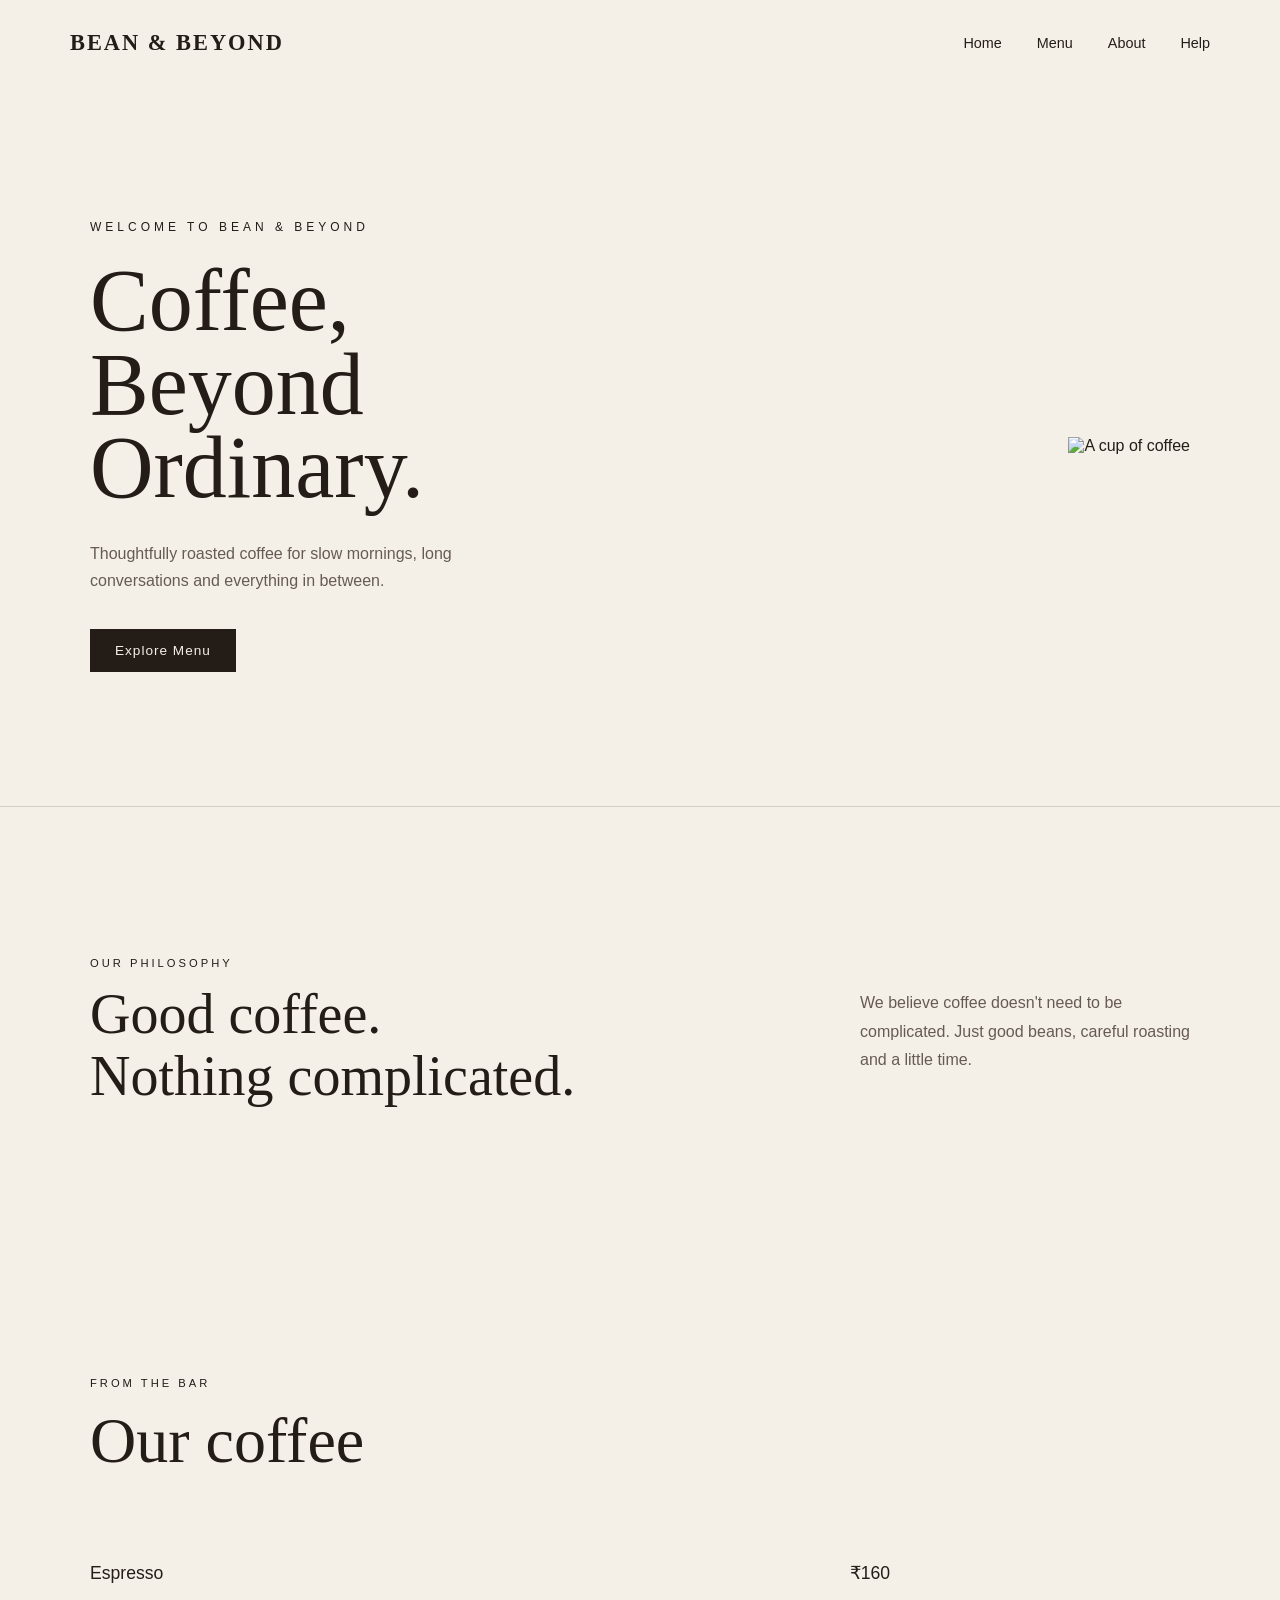
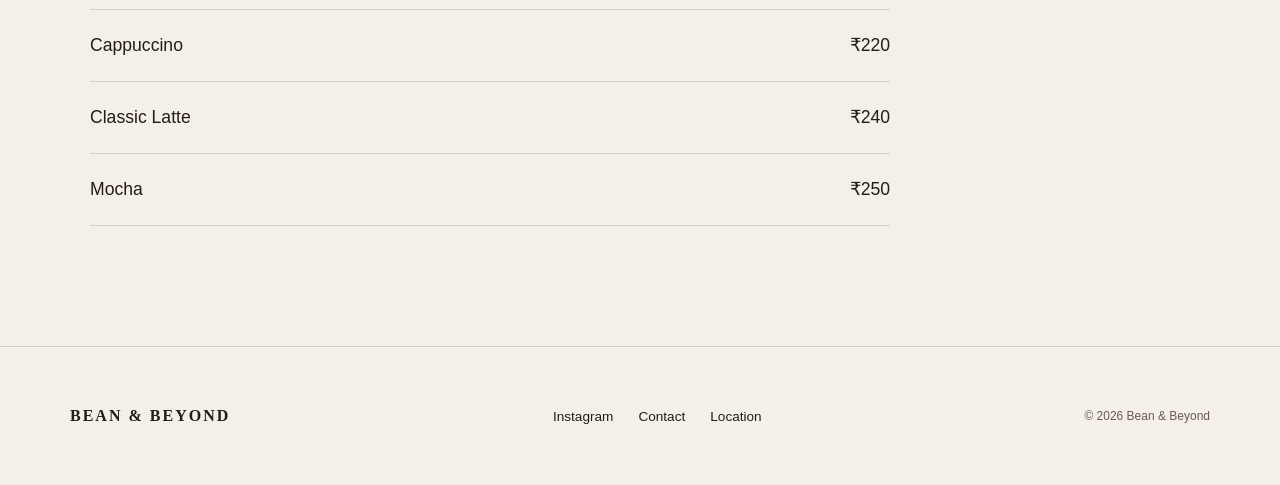
==== index.html @ 7967895f "create website" ====
<!DOCTYPE html>
<html lang="en">

<head>
    <meta charset="UTF-8">
    <meta name="viewport" content="width=device-width, initial-scale=1.0">

    <title>Bean & Beyond</title>

    <link rel="stylesheet" href="style.css">
</head>

<body>

    <!-- Navigation -->
    <nav>
        <div class="logo">BEAN & BEYOND</div>

        <div class="nav-links">
            <a href="#">Home</a>
            <a href="#">Menu</a>
            <a href="#">About</a>
            <a href="#">Help</a>
        </div>
    </nav>


    <!-- Hero Section -->
    <main>
        <section class="hero">

            <div class="hero-text">

                <p class="intro">WELCOME TO BEAN & BEYOND</p>

                <h1>
                    Coffee,<br>
                    Beyond Ordinary.
                </h1>

                <p class="description">
                    Thoughtfully roasted coffee for slow mornings,
                    long conversations and everything in between.
                </p>

                <a href="#" class="menu-button">Explore Menu</a>

            </div>


            <div class="hero-image">
                <img src=https://tse2.mm.bing.net/th/id/OIP.z4hQYU-XNT4ocIjvFWxBPgHaJQ?r=0&w=576&h=720&rs=1&pid=ImgDetMain&o=7&rm=3" alt="A cup of coffee">
            </div>

        </section>
    </main>


    <!-- About Section -->
    <section class="about">

        <div class="about-heading">
            <p>OUR PHILOSOPHY</p>
            <h2>Good coffee.<br>Nothing complicated.</h2>
        </div>

        <div class="about-text">
            <p>
                We believe coffee doesn't need to be complicated.
                Just good beans, careful roasting and a little time.
            </p>
        </div>

    </section>


    <!-- Menu Section -->
    <section class="menu">

        <p class="section-label">FROM THE BAR</p>

        <h2>Our coffee</h2>

        <div class="menu-list">

            <div class="menu-item">
                <span>Espresso</span>
                <span>₹160</span>
            </div>

            <div class="menu-item">
                <span>Cappuccino</span>
                <span>₹220</span>
            </div>

            <div class="menu-item">
                <span>Classic Latte</span>
                <span>₹240</span>
            </div>

            <div class="menu-item">
                <span>Mocha</span>
                <span>₹250</span>
            </div>

        </div>

    </section>


    <!-- Footer -->
    <footer>

        <div class="footer-logo">
            BEAN & BEYOND
        </div>

        <div class="footer-links">
            <a href="#">Instagram</a>
            <a href="#">Contact</a>
            <a href="#">Location</a>
        </div>

        <p>© 2026 Bean & Beyond</p>

    </footer>

</body>

</html>
---- style.css ----
* {
    margin: 0;
    padding: 0;
    box-sizing: border-box;
}


 

body {
    background-color: #f4f0e8;
    color: #241c17;
    font-family: Arial, sans-serif;
}

 

nav {
    display: flex;
    justify-content: space-between;
    align-items: center;

    padding: 30px 70px;
}

.logo {
    font-family: Georgia, serif;
    font-size: 1.4rem;
    font-weight: bold;
    letter-spacing: 2px;
}

.nav-links {
    display: flex;
    gap: 35px;
}

.nav-links a {
    color: #241c17;
    text-decoration: none;
    font-size: 0.9rem;
}

.nav-links a:hover {
    opacity: 0.5;
}


 

.hero {
    min-height: 80vh;

    display: flex;
    align-items: center;
    justify-content: space-between;

    padding: 50px 90px;
}

.hero-text {
    max-width: 600px;
}

.intro {
    font-size: 0.75rem;
    letter-spacing: 4px;
    margin-bottom: 25px;
}

.hero h1 {
    font-family: Georgia, serif;
    font-size: 5.5rem;
    font-weight: normal;
    line-height: 0.95;

    margin-bottom: 30px;
}

.description {
    max-width: 400px;

    color: #665b54;

    font-size: 1rem;
    line-height: 1.7;

    margin-bottom: 35px;
}


 

.menu-button {
    display: inline-block;

    padding: 14px 25px;

    background-color: #241c17;
    color: #f4f0e8;

    text-decoration: none;

    font-size: 0.85rem;
    letter-spacing: 1px;
}

.menu-button:hover {
    background-color: #4a382d;
}


 

.hero-image img {
    width: 420px;
    height: 560px;

    object-fit: cover;
}

 

.about {
    display: flex;
    justify-content: space-between;

    padding: 150px 90px;

    border-top: 1px solid #d6cec3;
}

.about-heading {
    width: 50%;
}

.about-heading p {
    font-size: 0.7rem;
    letter-spacing: 3px;
}

.about-heading h2 {
    font-family: Georgia, serif;
    font-size: 3.5rem;
    font-weight: normal;
    line-height: 1.1;

    margin-top: 15px;
}

.about-text {
    width: 30%;

    display: flex;
    align-items: center;
}

.about-text p {
    color: #665b54;
    line-height: 1.8;
}


 

.menu {
    padding: 120px 90px;
}

.section-label {
    font-size: 0.7rem;
    letter-spacing: 3px;
}

.menu h2 {
    font-family: Georgia, serif;
    font-size: 4rem;
    font-weight: normal;

    margin-top: 15px;
}

.menu-list {
    max-width: 800px;
    margin-top: 60px;
}

.menu-item {
    display: flex;
    justify-content: space-between;

    padding: 25px 0;

    border-bottom: 1px solid #d6cec3;

    font-size: 1.1rem;
}


 

footer {
    display: flex;
    justify-content: space-between;
    align-items: center;

    padding: 60px 70px;

    border-top: 1px solid #d6cec3;
}

.footer-logo {
    font-family: Georgia, serif;
    font-weight: bold;
    letter-spacing: 2px;
}

.footer-links {
    display: flex;
    gap: 25px;
}

.footer-links a {
    color: #241c17;
    text-decoration: none;
    font-size: 0.85rem;
}

footer p {
    color: #665b54;
    font-size: 0.75rem;
}
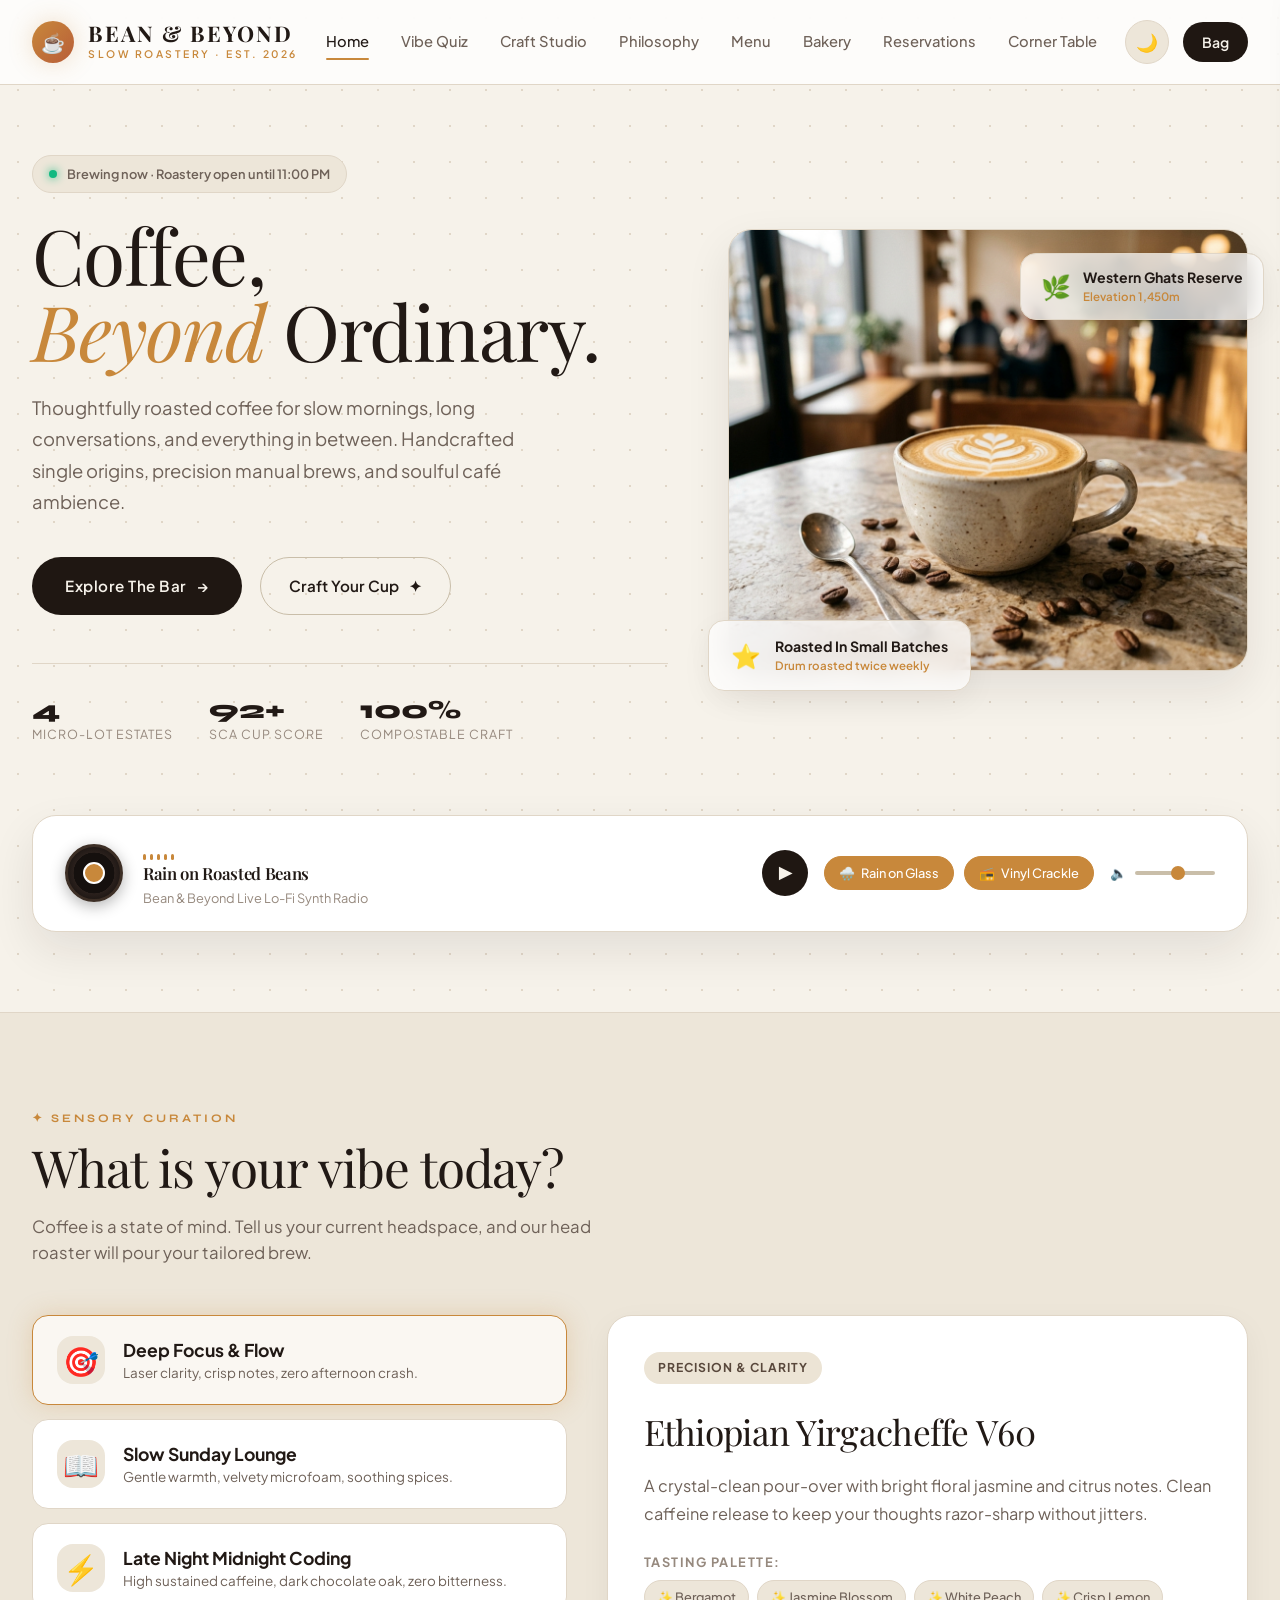
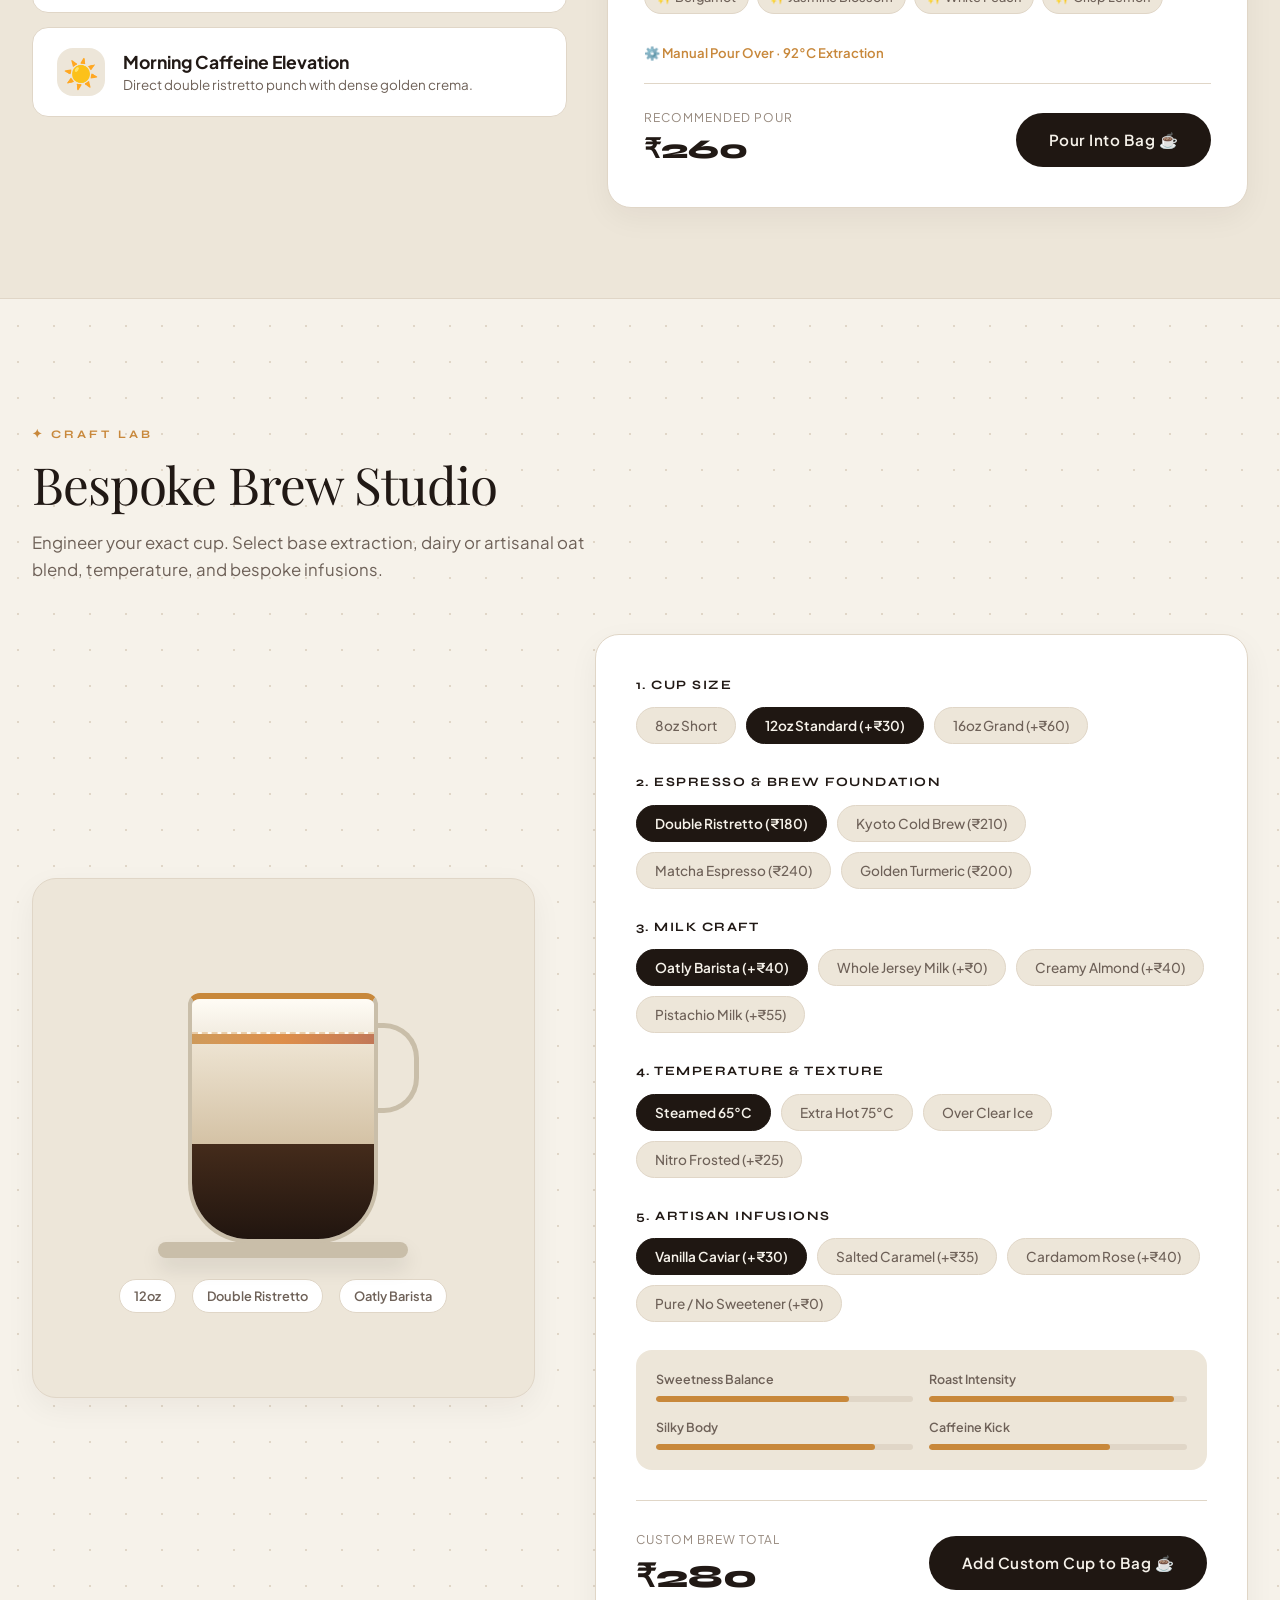
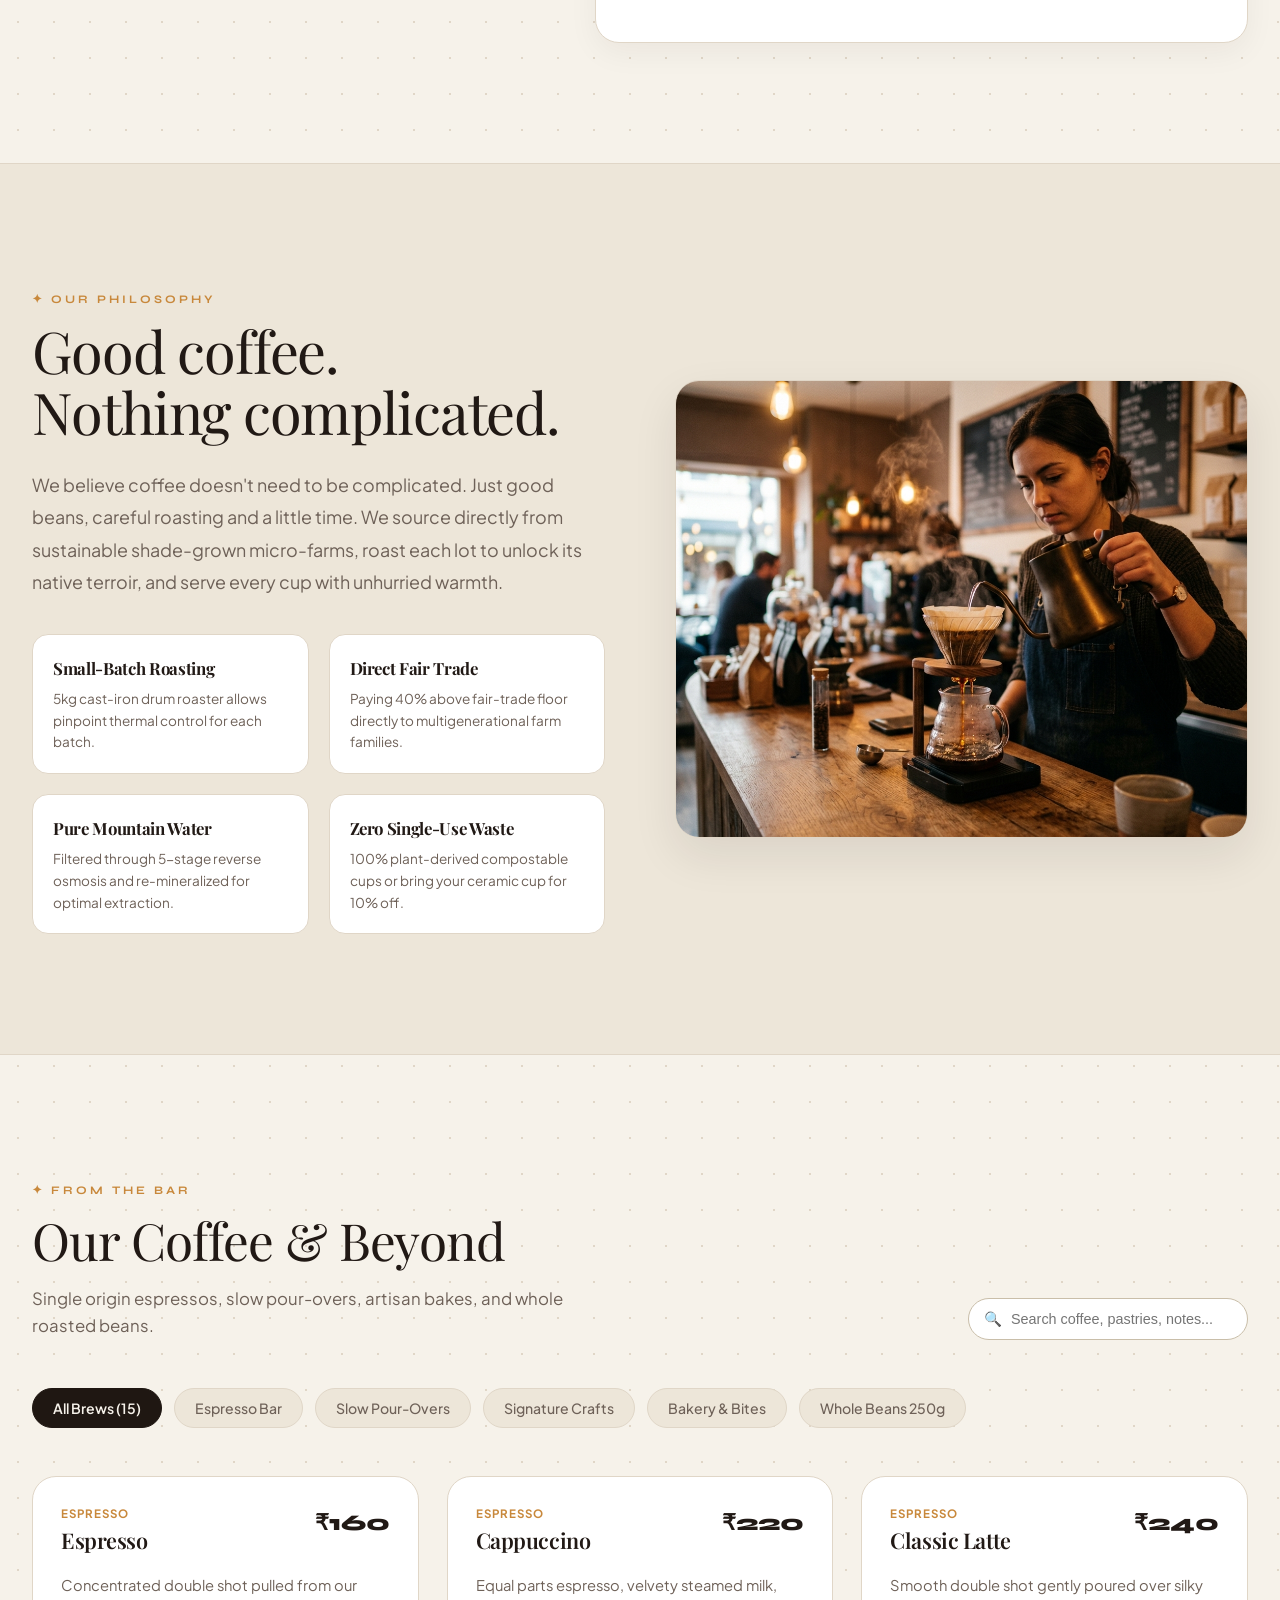
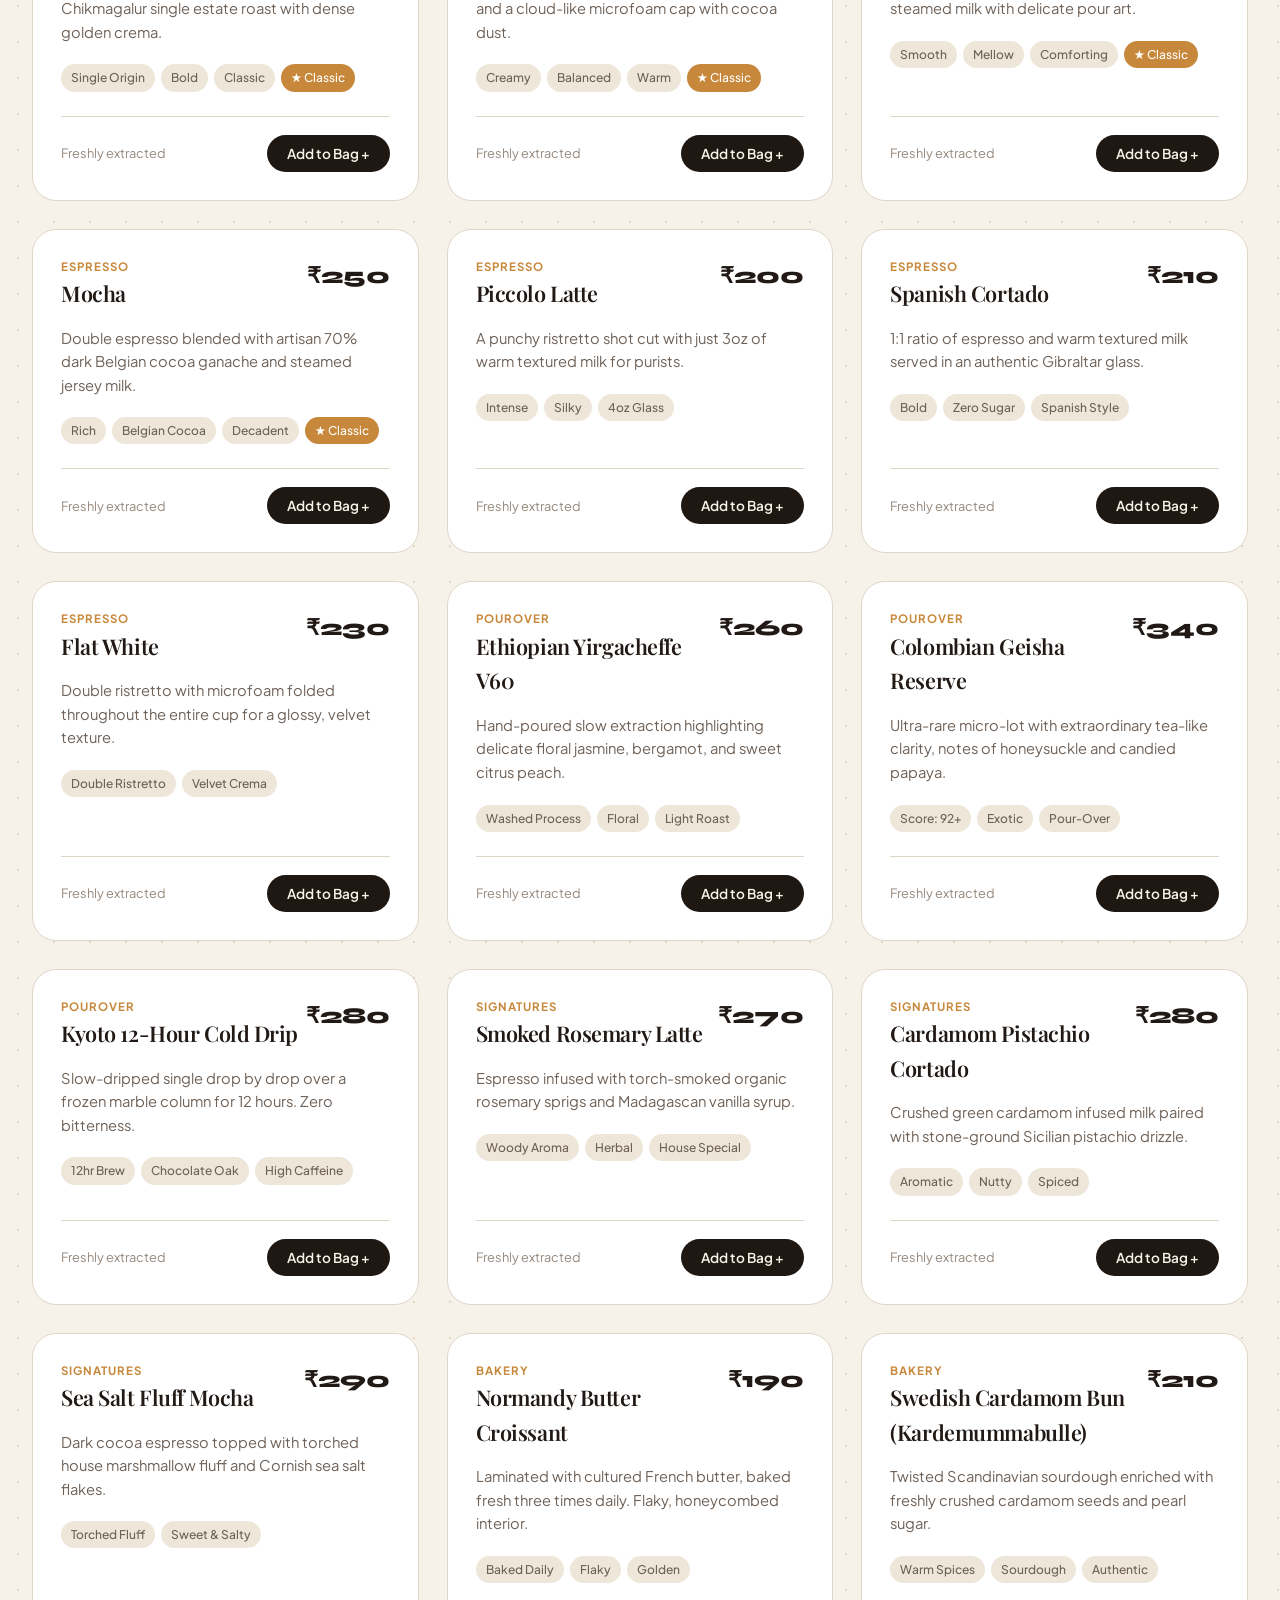
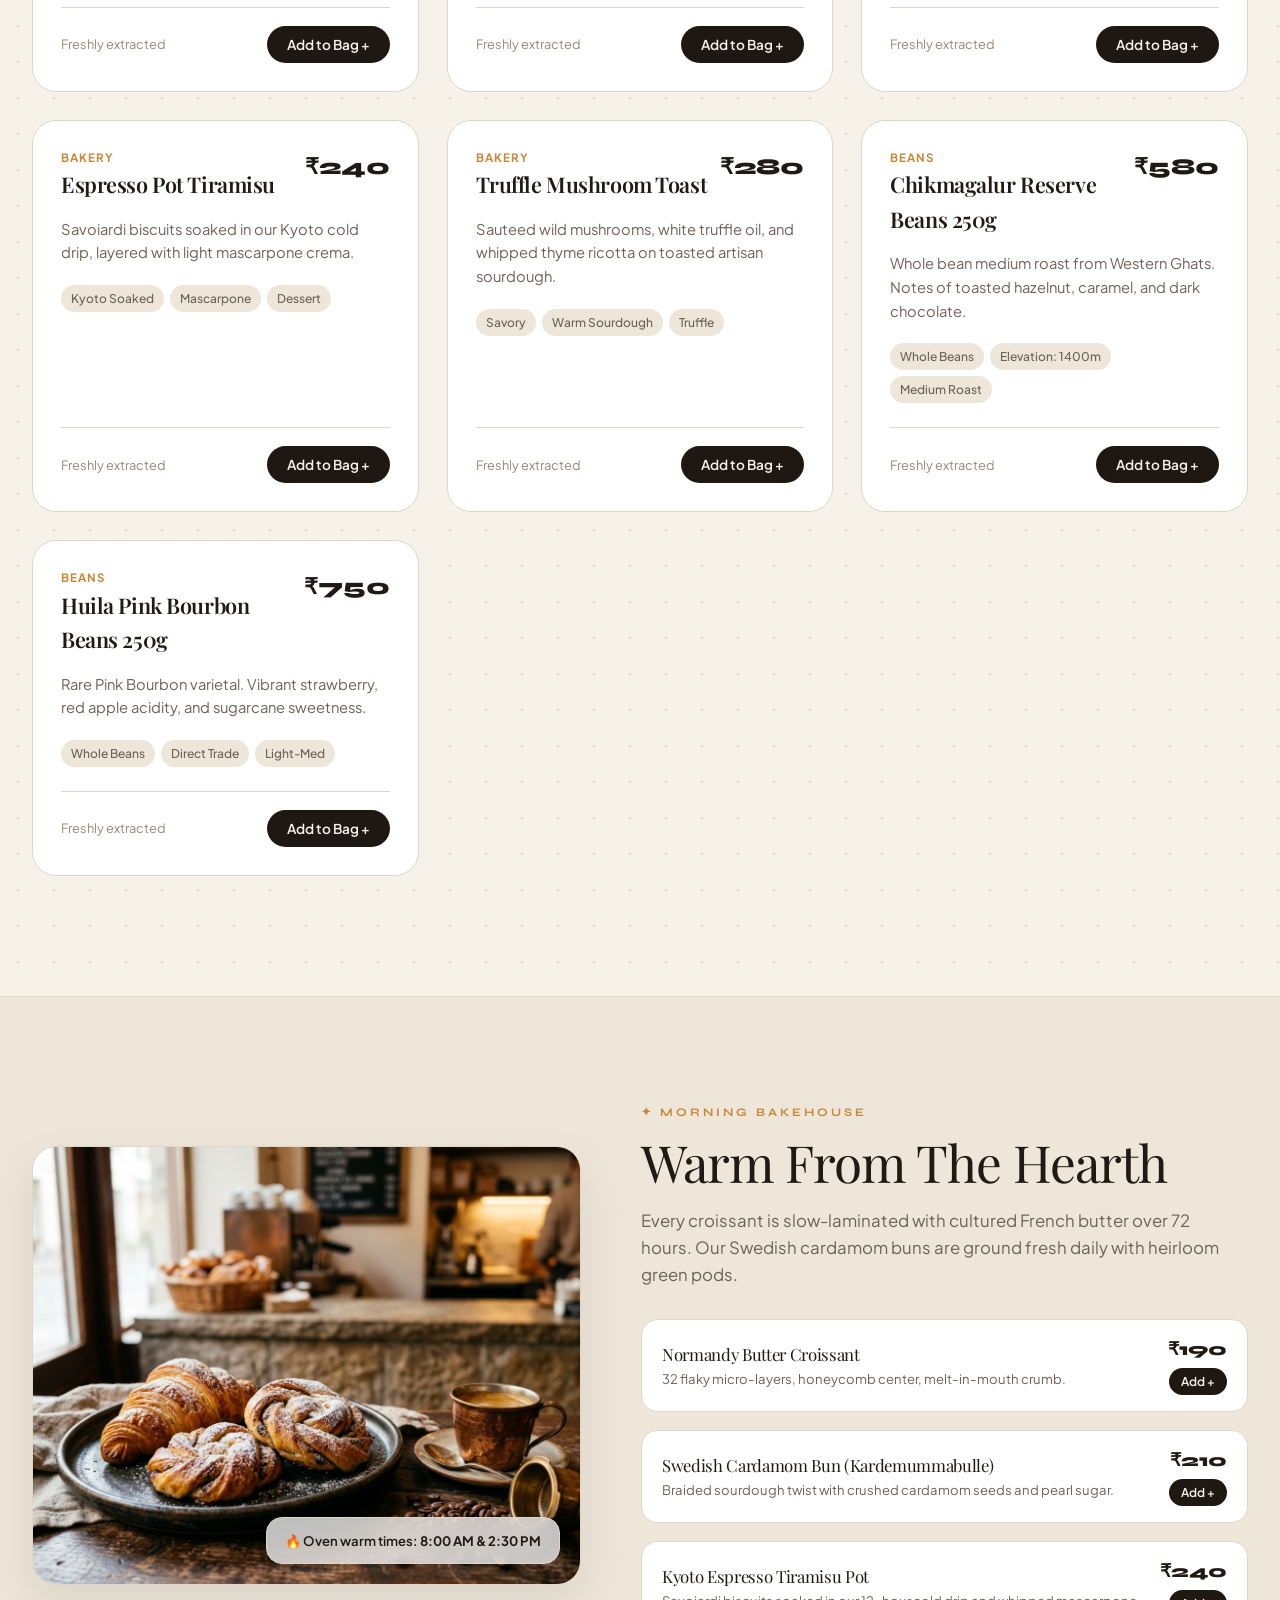
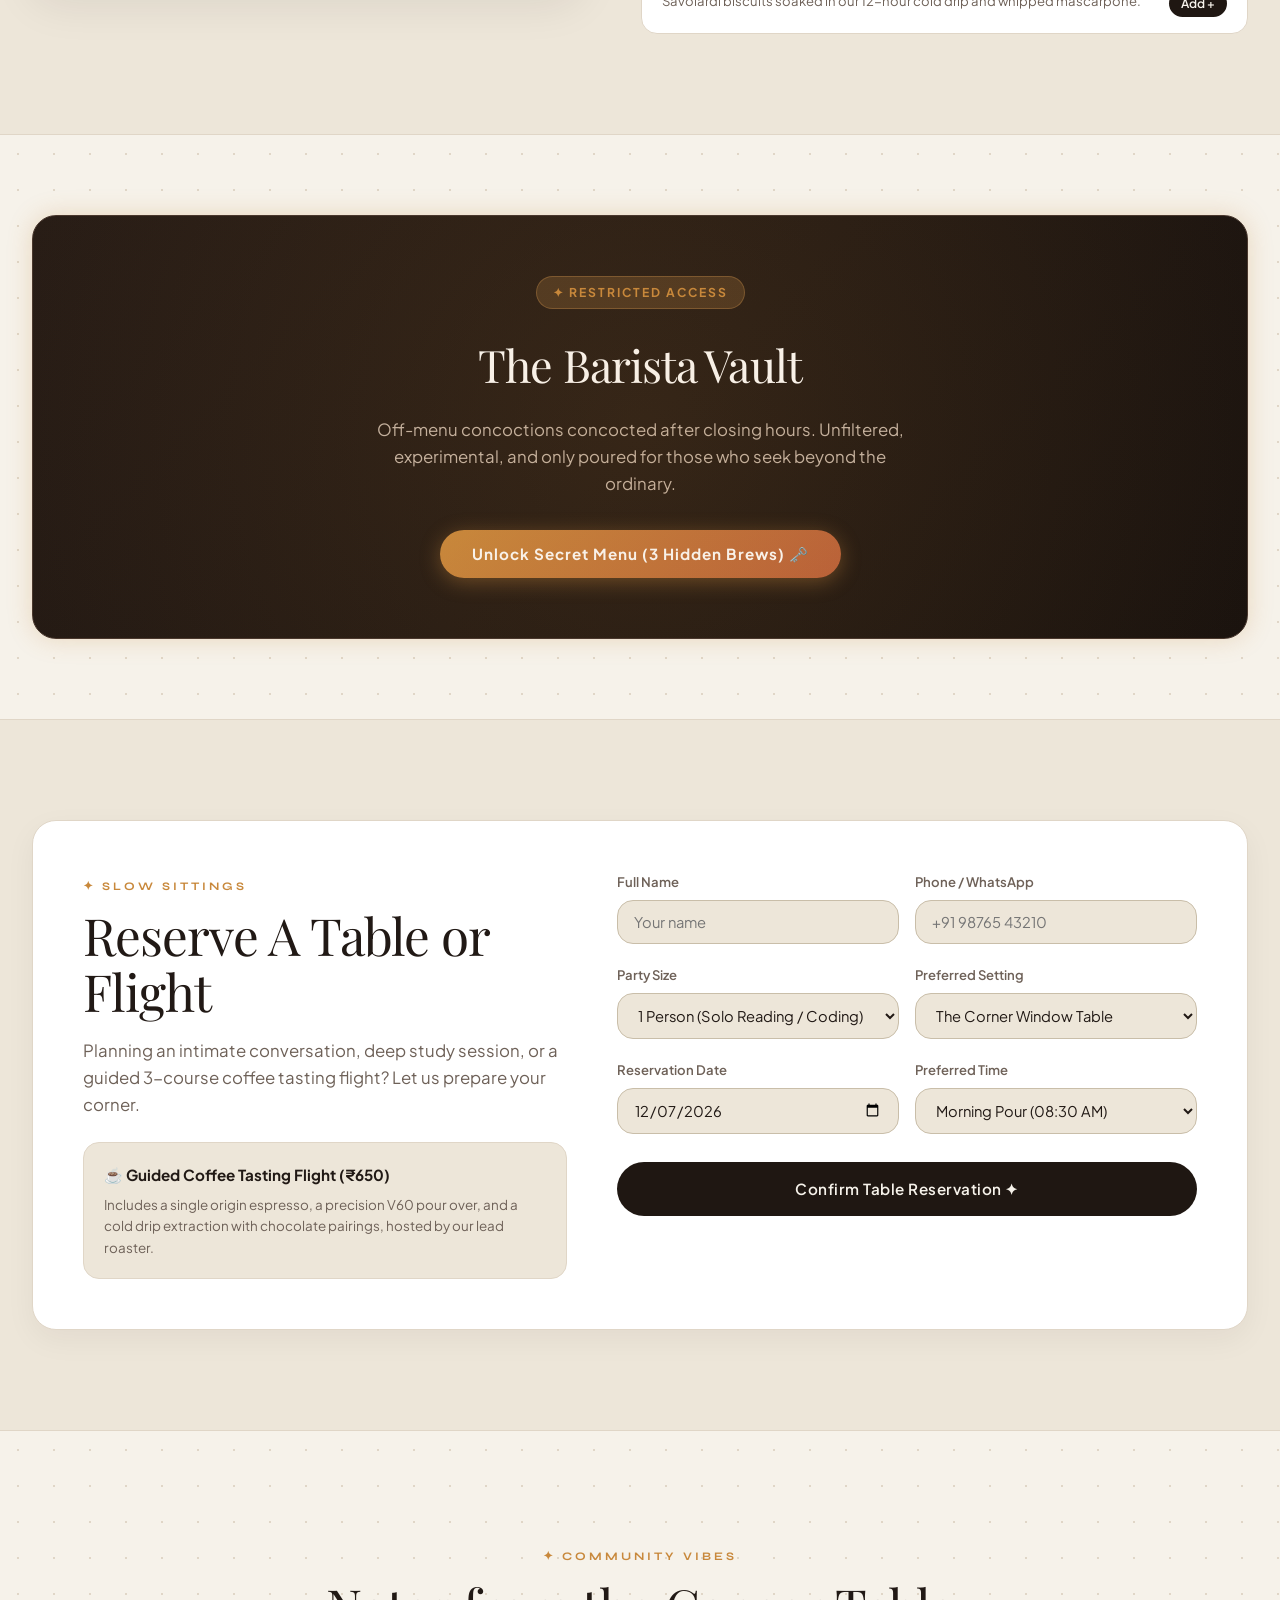
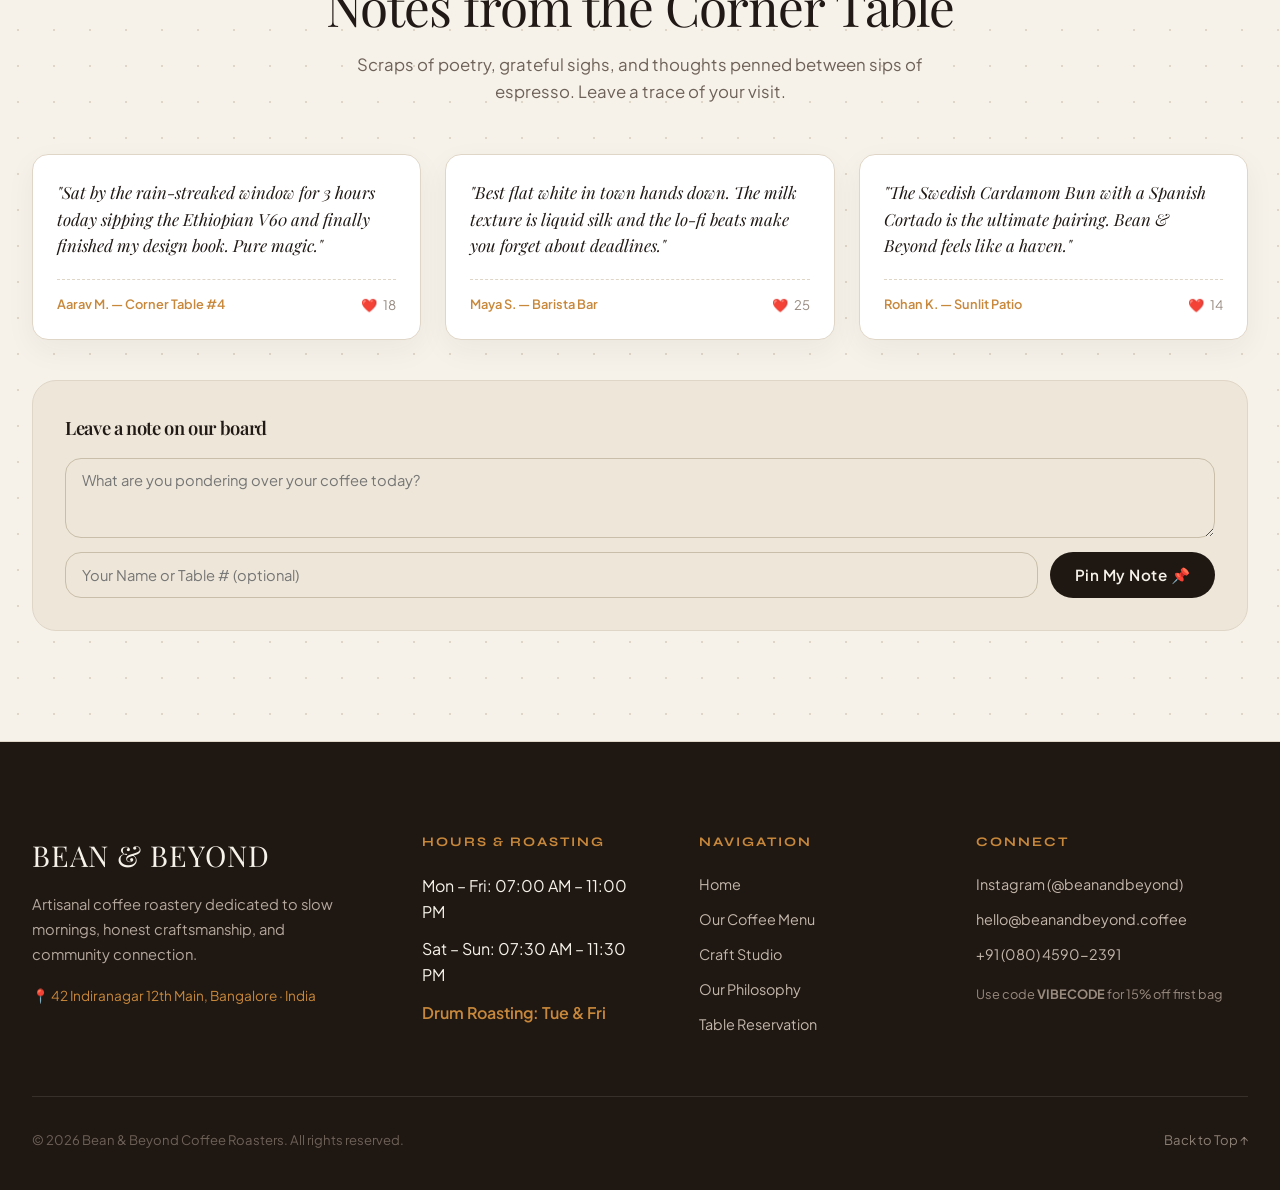
==== commit 879f9f2d: "feat: complete vibecoded coffeehouse platform with full-stack REST API, Barista KDS, and Web Audio s" ====
--- a/index.html
+++ b/index.html
@@ -1,130 +1,744 @@
- <!DOCTYPE html>
-<html lang="en">
-
+<!DOCTYPE html>
+<html lang="en" data-theme="light">
 <head>
     <meta charset="UTF-8">
     <meta name="viewport" content="width=device-width, initial-scale=1.0">
-
-    <title>Bean & Beyond</title>
-
+    <title>Bean & Beyond — Artisanal Specialty Coffeehouse & Slow Roastery</title>
+    <meta name="description" content="Thoughtfully roasted coffee for slow mornings, long conversations, and everything in between. Featuring an interactive brew studio, lo-fi café radio, and reserve origin roasts.">
     <link rel="stylesheet" href="style.css">
+    <link rel="icon" href="data:image/svg+xml,<svg xmlns=%22http://www.w3.org/2000/svg%22 viewBox=%220 0 100 100%22><text y=%22.9em%22 font-size=%2290%22>☕</text></svg>">
 </head>
-
 <body>
 
-    <!-- Navigation -->
-    <nav>
-        <div class="logo">BEAN & BEYOND</div>
-
-        <div class="nav-links">
-            <a href="#">Home</a>
-            <a href="#">Menu</a>
-            <a href="#">About</a>
-            <a href="#">Help</a>
+    <!-- STICKY TOP NAVIGATION -->
+    <header class="nav-wrapper">
+        <div class="container">
+            <nav>
+                <div class="logo-group" onclick="window.scrollTo({top: 0, behavior: 'smooth'})">
+                    <div class="logo-symbol" title="Click to reveal Secret Vault" onclick="event.stopPropagation(); openVaultModal();">☕</div>
+                    <div class="logo-text">
+                        <span class="logo-title">BEAN & BEYOND</span>
+                        <span class="logo-tagline">Slow Roastery · Est. 2026</span>
+                    </div>
+                </div>
+
+                <div class="nav-links">
+                    <a href="#hero" class="active">Home</a>
+                    <a href="#mood-matcher">Vibe Quiz</a>
+                    <a href="#brew-studio">Craft Studio</a>
+                    <a href="#philosophy">Philosophy</a>
+                    <a href="#menu">Menu</a>
+                    <a href="#bakery">Bakery</a>
+                    <a href="#reserve">Reservations</a>
+                    <a href="#guestbook">Corner Table</a>
+                </div>
+
+                <div class="nav-actions">
+                    <!-- Theme Mode Toggle -->
+                    <button class="theme-btn" id="themeToggleBtn" onclick="toggleTheme()" aria-label="Toggle Theme" title="Switch Theme">
+                        🌙
+                    </button>
+
+                    <!-- Cart Trigger -->
+                    <button class="cart-nav-btn" id="cartNavBtn" onclick="openCartDrawer()" aria-label="Shopping Bag">
+                        <span>Bag</span>
+                        <span class="cart-count" id="cartBadge" style="display: none;">0</span>
+                    </button>
+
+                    <!-- Mobile Menu Button -->
+                    <button class="mobile-toggle" onclick="openCartDrawer()" aria-label="Open Menu">
+                        ☰
+                    </button>
+                </div>
+            </nav>
         </div>
-    </nav>
-
-
-    <!-- Hero Section -->
+    </header>
+
+    <!-- HERO SECTION -->
     <main>
-        <section class="hero">
-
-            <div class="hero-text">
-
-                <p class="intro">WELCOME TO BEAN & BEYOND</p>
-
-                <h1>
-                    Coffee,<br>
-                    Beyond Ordinary.
-                </h1>
-
-                <p class="description">
-                    Thoughtfully roasted coffee for slow mornings,
-                    long conversations and everything in between.
+        <section class="hero" id="hero">
+            <div class="container">
+                <div class="hero-grid">
+                    <div class="hero-text">
+                        <div class="live-status-pill">
+                            <span class="live-dot"></span>
+                            <span>Brewing now · Roastery open until 11:00 PM</span>
+                        </div>
+
+                        <h1>
+                            Coffee,<br>
+                            <span class="italic">Beyond</span> Ordinary.
+                        </h1>
+
+                        <p class="hero-description">
+                            Thoughtfully roasted coffee for slow mornings, long conversations, and everything in between. Handcrafted single origins, precision manual brews, and soulful café ambience.
+                        </p>
+
+                        <div class="hero-cta-group">
+                            <a href="#menu" class="btn-primary">
+                                <span>Explore The Bar</span>
+                                <span>→</span>
+                            </a>
+                            <a href="#brew-studio" class="btn-secondary">
+                                <span>Craft Your Cup</span>
+                                <span>✦</span>
+                            </a>
+                        </div>
+
+                        <div class="hero-stats-row">
+                            <div class="stat-item">
+                                <span class="stat-number">4</span>
+                                <span class="stat-label">Micro-Lot Estates</span>
+                            </div>
+                            <div class="stat-item">
+                                <span class="stat-number">92+</span>
+                                <span class="stat-label">SCA Cup Score</span>
+                            </div>
+                            <div class="stat-item">
+                                <span class="stat-number">100%</span>
+                                <span class="stat-label">Compostable Craft</span>
+                            </div>
+                        </div>
+                    </div>
+
+                    <div class="hero-visual">
+                        <div class="hero-image-frame">
+                            <img src="assets/hero_latte.jpg" alt="Artisanal Tulip Latte Art on Marble Table at Bean & Beyond">
+                            <div class="steam-container">
+                                <div class="steam-particle"></div>
+                                <div class="steam-particle"></div>
+                                <div class="steam-particle"></div>
+                            </div>
+                        </div>
+
+                        <!-- Floating Badges -->
+                        <div class="badge-floating-top">
+                            <span class="badge-icon">🌿</span>
+                            <div>
+                                <div class="badge-text-bold">Western Ghats Reserve</div>
+                                <div class="badge-text-sub">Elevation 1,450m</div>
+                            </div>
+                        </div>
+
+                        <div class="badge-floating-bottom">
+                            <span class="badge-icon">⭐</span>
+                            <div>
+                                <div class="badge-text-bold">Roasted In Small Batches</div>
+                                <div class="badge-text-sub">Drum roasted twice weekly</div>
+                            </div>
+                        </div>
+                    </div>
+                </div>
+            </div>
+        </section>
+
+        <!-- IMMERSIVE LO-FI AUDIO & AMBIENCE DOCK -->
+        <div class="container audio-dock-container">
+            <div class="audio-player-card">
+                <div class="vinyl-section">
+                    <div class="vinyl-disk" id="vinylDisk">
+                        <div class="vinyl-label"></div>
+                    </div>
+                    <div class="track-info">
+                        <div class="visualizer-bars" id="visualizerBars">
+                            <div class="bar"></div>
+                            <div class="bar"></div>
+                            <div class="bar"></div>
+                            <div class="bar"></div>
+                            <div class="bar"></div>
+                        </div>
+                        <h4 id="trackTitle">Rain on Roasted Beans</h4>
+                        <div class="track-artist">Bean & Beyond Live Lo-Fi Synth Radio</div>
+                    </div>
+                </div>
+
+                <div class="audio-controls">
+                    <button class="audio-btn" id="audioPlayBtn" onclick="audioPlayer.togglePlay()" title="Play / Pause Lo-Fi Ambience" aria-label="Play Lo-Fi Music">
+                        ▶
+                    </button>
+
+                    <div class="ambient-toggles">
+                        <button class="ambient-chip active" id="chipRain" onclick="audioPlayer.toggleRain()" title="Toggle Cozy Rain Sound">
+                            <span>🌧️</span> Rain on Glass
+                        </button>
+                        <button class="ambient-chip active" id="chipCrackle" onclick="audioPlayer.toggleCrackle()" title="Toggle Vintage Vinyl Needle Noise">
+                            <span>📻</span> Vinyl Crackle
+                        </button>
+                    </div>
+
+                    <div class="volume-wrapper">
+                        <span style="font-size:0.85rem;">🔈</span>
+                        <input type="range" class="volume-slider" min="0" max="1" step="0.05" value="0.55" oninput="audioPlayer.setVolume(this.value)" aria-label="Ambience Volume">
+                    </div>
+                </div>
+            </div>
+        </div>
+
+        <!-- MOOD MATCHER (VIBE QUIZ) -->
+        <section class="mood-section" id="mood-matcher">
+            <div class="container">
+                <span class="section-tag">✦ SENSORY CURATION</span>
+                <h2 class="section-title">What is your vibe today?</h2>
+                <p class="section-subtitle">
+                    Coffee is a state of mind. Tell us your current headspace, and our head roaster will pour your tailored brew.
                 </p>
 
-                <a href="#" class="menu-button">Explore Menu</a>
-
-            </div>
-
-
-            <div class="hero-image">
-                <img src=https://tse2.mm.bing.net/th/id/OIP.z4hQYU-XNT4ocIjvFWxBPgHaJQ?r=0&w=576&h=720&rs=1&pid=ImgDetMain&o=7&rm=3" alt="A cup of coffee">
-            </div>
-
+                <div class="mood-selector-container">
+                    <div class="mood-options-list">
+                        <button class="mood-option-card active" data-mood="focus" onclick="selectMood('focus')">
+                            <div class="mood-card-icon">🎯</div>
+                            <div>
+                                <div class="mood-card-title">Deep Focus & Flow</div>
+                                <div class="mood-card-desc">Laser clarity, crisp notes, zero afternoon crash.</div>
+                            </div>
+                        </button>
+
+                        <button class="mood-option-card" data-mood="sunday" onclick="selectMood('sunday')">
+                            <div class="mood-card-icon">📖</div>
+                            <div>
+                                <div class="mood-card-title">Slow Sunday Lounge</div>
+                                <div class="mood-card-desc">Gentle warmth, velvety microfoam, soothing spices.</div>
+                            </div>
+                        </button>
+
+                        <button class="mood-option-card" data-mood="coding" onclick="selectMood('coding')">
+                            <div class="mood-card-icon">⚡</div>
+                            <div>
+                                <div class="mood-card-title">Late Night Midnight Coding</div>
+                                <div class="mood-card-desc">High sustained caffeine, dark chocolate oak, zero bitterness.</div>
+                            </div>
+                        </button>
+
+                        <button class="mood-option-card" data-mood="energize" onclick="selectMood('energize')">
+                            <div class="mood-card-icon">☀️</div>
+                            <div>
+                                <div class="mood-card-title">Morning Caffeine Elevation</div>
+                                <div class="mood-card-desc">Direct double ristretto punch with dense golden crema.</div>
+                            </div>
+                        </button>
+                    </div>
+
+                    <div class="mood-result-display" id="moodResultDisplay">
+                        <!-- Populated by JavaScript -->
+                    </div>
+                </div>
+            </div>
+        </section>
+
+        <!-- BESPOKE BREW STUDIO (CRAFT YOUR CUP BUILDER) -->
+        <section class="studio-section" id="brew-studio">
+            <div class="container">
+                <span class="section-tag">✦ CRAFT LAB</span>
+                <h2 class="section-title">Bespoke Brew Studio</h2>
+                <p class="section-subtitle">
+                    Engineer your exact cup. Select base extraction, dairy or artisanal oat blend, temperature, and bespoke infusions.
+                </p>
+
+                <div class="studio-grid">
+                    <!-- Live Cup Visualizer -->
+                    <div class="cup-visualizer-container">
+                        <div class="cup-wrapper">
+                            <div class="cup-saucer"></div>
+                            <div class="glass-cup">
+                                <div class="cup-layer-foam" id="cupLayerFoam"></div>
+                                <div class="cup-layer-syrup" id="cupLayerSyrup"></div>
+                                <div class="cup-layer-milk" id="cupLayerMilk"></div>
+                                <div class="cup-layer-coffee" id="cupLayerCoffee"></div>
+                            </div>
+                            <div class="cup-handle"></div>
+                        </div>
+
+                        <div class="cup-badge-overlay">
+                            <span class="cup-spec-tag" id="cupSpecSize">12oz Regular</span>
+                            <span class="cup-spec-tag" id="cupSpecBase">Double Ristretto</span>
+                            <span class="cup-spec-tag" id="cupSpecMilk">Oatly Barista</span>
+                        </div>
+                    </div>
+
+                    <!-- Customizer Controls -->
+                    <div class="studio-controls">
+                        <!-- Cup Size -->
+                        <div class="control-group">
+                            <span class="control-label">1. Cup Size</span>
+                            <div class="chip-options-grid">
+                                <button class="studio-chip" onclick="updateStudioOption('size', '8oz Short', 0, this)">8oz Short</button>
+                                <button class="studio-chip active" onclick="updateStudioOption('size', '12oz Regular', 30, this)">12oz Standard (+₹30)</button>
+                                <button class="studio-chip" onclick="updateStudioOption('size', '16oz Grand', 60, this)">16oz Grand (+₹60)</button>
+                            </div>
+                        </div>
+
+                        <!-- Espresso / Brew Base -->
+                        <div class="control-group">
+                            <span class="control-label">2. Espresso & Brew Foundation</span>
+                            <div class="chip-options-grid">
+                                <button class="studio-chip active" onclick="updateStudioOption('base', 'Double Ristretto', 180, this)">Double Ristretto (₹180)</button>
+                                <button class="studio-chip" onclick="updateStudioOption('base', 'Kyoto Cold Brew', 210, this)">Kyoto Cold Brew (₹210)</button>
+                                <button class="studio-chip" onclick="updateStudioOption('base', 'Matcha Espresso Fusion', 240, this)">Matcha Espresso (₹240)</button>
+                                <button class="studio-chip" onclick="updateStudioOption('base', 'Golden Turmeric Latte', 200, this)">Golden Turmeric (₹200)</button>
+                            </div>
+                        </div>
+
+                        <!-- Milk / Dairy Alternative -->
+                        <div class="control-group">
+                            <span class="control-label">3. Milk Craft</span>
+                            <div class="chip-options-grid">
+                                <button class="studio-chip active" onclick="updateStudioOption('milk', 'Oatly Barista', 40, this)">Oatly Barista (+₹40)</button>
+                                <button class="studio-chip" onclick="updateStudioOption('milk', 'Whole Jersey Milk', 0, this)">Whole Jersey Milk (+₹0)</button>
+                                <button class="studio-chip" onclick="updateStudioOption('milk', 'Creamy Almond', 40, this)">Creamy Almond (+₹40)</button>
+                                <button class="studio-chip" onclick="updateStudioOption('milk', 'Sicilian Pistachio Milk', 55, this)">Pistachio Milk (+₹55)</button>
+                            </div>
+                        </div>
+
+                        <!-- Temperature & Ice -->
+                        <div class="control-group">
+                            <span class="control-label">4. Temperature & Texture</span>
+                            <div class="chip-options-grid">
+                                <button class="studio-chip active" onclick="updateStudioOption('temp', 'Warm 65°C', 0, this)">Steamed 65°C</button>
+                                <button class="studio-chip" onclick="updateStudioOption('temp', 'Extra Hot 75°C', 0, this)">Extra Hot 75°C</button>
+                                <button class="studio-chip" onclick="updateStudioOption('temp', 'On The Rocks', 0, this)">Over Clear Ice</button>
+                                <button class="studio-chip" onclick="updateStudioOption('temp', 'Nitro Frosted', 25, this)">Nitro Frosted (+₹25)</button>
+                            </div>
+                        </div>
+
+                        <!-- Syrups & Infusions -->
+                        <div class="control-group">
+                            <span class="control-label">5. Artisan Infusions</span>
+                            <div class="chip-options-grid">
+                                <button class="studio-chip active" onclick="updateStudioOption('syrup', 'Madagascar Vanilla Caviar', 30, this)">Vanilla Caviar (+₹30)</button>
+                                <button class="studio-chip" onclick="updateStudioOption('syrup', 'Smoked Sea Salt Caramel', 35, this)">Salted Caramel (+₹35)</button>
+                                <button class="studio-chip" onclick="updateStudioOption('syrup', 'Cardamom Rose Crema', 40, this)">Cardamom Rose (+₹40)</button>
+                                <button class="studio-chip" onclick="updateStudioOption('syrup', 'None', 0, this)">Pure / No Sweetener (+₹0)</button>
+                            </div>
+                        </div>
+
+                        <!-- Taste Radar Meters -->
+                        <div class="taste-meters-row">
+                            <div class="meter-item">
+                                <div class="meter-header">
+                                    <span>Sweetness Balance</span>
+                                </div>
+                                <div class="meter-bar">
+                                    <div class="meter-fill" id="meterSweetness" style="width: 45%;"></div>
+                                </div>
+                            </div>
+                            <div class="meter-item">
+                                <div class="meter-header">
+                                    <span>Roast Intensity</span>
+                                </div>
+                                <div class="meter-bar">
+                                    <div class="meter-fill" id="meterIntensity" style="width: 80%;"></div>
+                                </div>
+                            </div>
+                            <div class="meter-item">
+                                <div class="meter-header">
+                                    <span>Silky Body</span>
+                                </div>
+                                <div class="meter-bar">
+                                    <div class="meter-fill" id="meterBody" style="width: 70%;"></div>
+                                </div>
+                            </div>
+                            <div class="meter-item">
+                                <div class="meter-header">
+                                    <span>Caffeine Kick</span>
+                                </div>
+                                <div class="meter-bar">
+                                    <div class="meter-fill" id="meterCaffeine" style="width: 85%;"></div>
+                                </div>
+                            </div>
+                        </div>
+
+                        <!-- Add to Bag Row -->
+                        <div class="studio-checkout-bar">
+                            <div>
+                                <span style="font-size:0.75rem; text-transform:uppercase; letter-spacing:1px; color:var(--text-muted);">Custom Brew Total</span>
+                                <div class="studio-total-price" id="studioPrice">₹280</div>
+                            </div>
+                            <button class="btn-primary" onclick="addCustomCupToCart()">
+                                Add Custom Cup to Bag ☕
+                            </button>
+                        </div>
+                    </div>
+                </div>
+            </div>
+        </section>
+
+        <!-- PHILOSOPHY & ROASTERY SHOWCASE (PRESERVING ORIGINAL MESSAGE) -->
+        <section class="philosophy-section" id="philosophy">
+            <div class="container">
+                <div class="philosophy-grid">
+                    <div class="philosophy-text-col">
+                        <span class="section-tag">✦ OUR PHILOSOPHY</span>
+                        <h2>Good coffee.<br>Nothing complicated.</h2>
+                        <p class="philosophy-desc">
+                            We believe coffee doesn't need to be complicated. Just good beans, careful roasting and a little time. We source directly from sustainable shade-grown micro-farms, roast each lot to unlock its native terroir, and serve every cup with unhurried warmth.
+                        </p>
+
+                        <div class="philosophy-badges">
+                            <div class="philo-badge-card">
+                                <h4>Small-Batch Roasting</h4>
+                                <p>5kg cast-iron drum roaster allows pinpoint thermal control for each batch.</p>
+                            </div>
+                            <div class="philo-badge-card">
+                                <h4>Direct Fair Trade</h4>
+                                <p>Paying 40% above fair-trade floor directly to multigenerational farm families.</p>
+                            </div>
+                            <div class="philo-badge-card">
+                                <h4>Pure Mountain Water</h4>
+                                <p>Filtered through 5-stage reverse osmosis and re-mineralized for optimal extraction.</p>
+                            </div>
+                            <div class="philo-badge-card">
+                                <h4>Zero Single-Use Waste</h4>
+                                <p>100% plant-derived compostable cups or bring your ceramic cup for 10% off.</p>
+                            </div>
+                        </div>
+                    </div>
+
+                    <div class="philosophy-image-col">
+                        <img src="assets/pour_over.jpg" alt="Artisanal V60 Hand Pour-over Extraction at Bean & Beyond">
+                    </div>
+                </div>
+            </div>
+        </section>
+
+        <!-- THE MENU (FROM THE BAR) -->
+        <section class="menu-section" id="menu">
+            <div class="container">
+                <div class="menu-header-row">
+                    <div>
+                        <span class="section-tag">✦ FROM THE BAR</span>
+                        <h2 class="section-title">Our Coffee & Beyond</h2>
+                        <p class="section-subtitle">
+                            Single origin espressos, slow pour-overs, artisan bakes, and whole roasted beans.
+                        </p>
+                    </div>
+
+                    <div class="menu-search-bar">
+                        <span class="search-icon">🔍</span>
+                        <input type="text" class="menu-search-input" id="menuSearchInput" placeholder="Search coffee, pastries, notes..." oninput="searchMenu(this.value)">
+                    </div>
+                </div>
+
+                <!-- Category Filter Pills -->
+                <div class="category-filter-bar">
+                    <button class="cat-btn active" onclick="filterCategory('all', this)">All Brews (15)</button>
+                    <button class="cat-btn" onclick="filterCategory('espresso', this)">Espresso Bar</button>
+                    <button class="cat-btn" onclick="filterCategory('pourover', this)">Slow Pour-Overs</button>
+                    <button class="cat-btn" onclick="filterCategory('signatures', this)">Signature Crafts</button>
+                    <button class="cat-btn" onclick="filterCategory('bakery', this)">Bakery & Bites</button>
+                    <button class="cat-btn" onclick="filterCategory('beans', this)">Whole Beans 250g</button>
+                </div>
+
+                <!-- Menu Cards Grid -->
+                <div class="menu-grid" id="menuGrid">
+                    <!-- Populated by JavaScript -->
+                </div>
+            </div>
+        </section>
+
+        <!-- BAKERY SHOWCASE -->
+        <section class="bakery-section" id="bakery">
+            <div class="container">
+                <div class="bakery-grid">
+                    <div class="bakery-image-frame">
+                        <img src="assets/bakery.jpg" alt="Fresh Flaky Butter Croissant and Cardamom Buns">
+                        <div class="bakery-schedule-badge">
+                            🔥 Oven warm times: <strong>8:00 AM & 2:30 PM</strong>
+                        </div>
+                    </div>
+
+                    <div>
+                        <span class="section-tag">✦ MORNING BAKEHOUSE</span>
+                        <h2 class="section-title">Warm From The Hearth</h2>
+                        <p class="section-subtitle">
+                            Every croissant is slow-laminated with cultured French butter over 72 hours. Our Swedish cardamom buns are ground fresh daily with heirloom green pods.
+                        </p>
+
+                        <div class="pastry-items-list">
+                            <div class="pastry-card-mini">
+                                <div>
+                                    <h4 style="font-size: 1.05rem;">Normandy Butter Croissant</h4>
+                                    <p style="font-size: 0.82rem; color: var(--text-secondary);">32 flaky micro-layers, honeycomb center, melt-in-mouth crumb.</p>
+                                </div>
+                                <div style="text-align: right;">
+                                    <div style="font-family: var(--font-accent); font-weight: 800; font-size: 1.1rem;">₹190</div>
+                                    <button class="btn-add-cart" style="padding: 6px 12px; font-size: 0.75rem; margin-top: 4px;" onclick="addToCart('Normandy Butter Croissant', 190, 'Pastry', 'bakery-croissant')">Add +</button>
+                                </div>
+                            </div>
+
+                            <div class="pastry-card-mini">
+                                <div>
+                                    <h4 style="font-size: 1.05rem;">Swedish Cardamom Bun (Kardemummabulle)</h4>
+                                    <p style="font-size: 0.82rem; color: var(--text-secondary);">Braided sourdough twist with crushed cardamom seeds and pearl sugar.</p>
+                                </div>
+                                <div style="text-align: right;">
+                                    <div style="font-family: var(--font-accent); font-weight: 800; font-size: 1.1rem;">₹210</div>
+                                    <button class="btn-add-cart" style="padding: 6px 12px; font-size: 0.75rem; margin-top: 4px;" onclick="addToCart('Swedish Cardamom Bun', 210, 'Pastry', 'bakery-cardamom-bun')">Add +</button>
+                                </div>
+                            </div>
+
+                            <div class="pastry-card-mini">
+                                <div>
+                                    <h4 style="font-size: 1.05rem;">Kyoto Espresso Tiramisu Pot</h4>
+                                    <p style="font-size: 0.82rem; color: var(--text-secondary);">Savoiardi biscuits soaked in our 12-hour cold drip and whipped mascarpone.</p>
+                                </div>
+                                <div style="text-align: right;">
+                                    <div style="font-family: var(--font-accent); font-weight: 800; font-size: 1.1rem;">₹240</div>
+                                    <button class="btn-add-cart" style="padding: 6px 12px; font-size: 0.75rem; margin-top: 4px;" onclick="addToCart('Kyoto Espresso Tiramisu Pot', 240, 'Pastry', 'bakery-tiramisu')">Add +</button>
+                                </div>
+                            </div>
+                        </div>
+                    </div>
+                </div>
+            </div>
+        </section>
+
+        <!-- THE SECRET BARISTA VAULT BANNER -->
+        <section class="vault-banner">
+            <div class="container">
+                <div class="vault-card">
+                    <span class="vault-badge">✦ RESTRICTED ACCESS</span>
+                    <h2>The Barista Vault</h2>
+                    <p>
+                        Off-menu concoctions concocted after closing hours. Unfiltered, experimental, and only poured for those who seek beyond the ordinary.
+                    </p>
+                    <button class="btn-vault-unlock" onclick="openVaultModal()">
+                        Unlock Secret Menu (3 Hidden Brews) 🗝️
+                    </button>
+                </div>
+            </div>
+        </section>
+
+        <!-- TABLE RESERVATION & TASTING FLIGHTS -->
+        <section class="reserve-section" id="reserve">
+            <div class="container">
+                <div class="reserve-card">
+                    <div>
+                        <span class="section-tag">✦ SLOW SITTINGS</span>
+                        <h2 class="section-title">Reserve A Table or Flight</h2>
+                        <p class="section-subtitle" style="margin-bottom: 24px;">
+                            Planning an intimate conversation, deep study session, or a guided 3-course coffee tasting flight? Let us prepare your corner.
+                        </p>
+
+                        <div style="background: var(--bg-surface); padding: 20px; border-radius: var(--radius-md); border: 1px solid var(--border-subtle); margin-top: 20px;">
+                            <div style="font-weight: 700; font-size: 0.95rem; margin-bottom: 6px;">☕ Guided Coffee Tasting Flight (₹650)</div>
+                            <p style="font-size: 0.84rem; color: var(--text-secondary); line-height: 1.6;">
+                                Includes a single origin espresso, a precision V60 pour over, and a cold drip extraction with chocolate pairings, hosted by our lead roaster.
+                            </p>
+                        </div>
+                    </div>
+
+                    <form class="reserve-form" id="reservationForm" onsubmit="handleReservation(event)">
+                        <div class="form-row">
+                            <div class="form-group">
+                                <label for="resName">Full Name</label>
+                                <input type="text" id="resName" class="form-input" placeholder="Your name" required>
+                            </div>
+                            <div class="form-group">
+                                <label for="resPhone">Phone / WhatsApp</label>
+                                <input type="tel" id="resPhone" class="form-input" placeholder="+91 98765 43210" required>
+                            </div>
+                        </div>
+
+                        <div class="form-row">
+                            <div class="form-group">
+                                <label for="resGuests">Party Size</label>
+                                <select id="resGuests" class="form-select">
+                                    <option>1 Person (Solo Reading / Coding)</option>
+                                    <option>2 Persons (Cozy Catchup)</option>
+                                    <option>3-4 Persons (Table Booth)</option>
+                                    <option>Guided Tasting Flight (2-4 Pax)</option>
+                                </select>
+                            </div>
+                            <div class="form-group">
+                                <label for="resArea">Preferred Setting</label>
+                                <select id="resArea" class="form-select">
+                                    <option>The Corner Window Table</option>
+                                    <option>Roaster Tasting Counter</option>
+                                    <option>The Sunlit Garden Patio</option>
+                                    <option>The Silent Reading Nook</option>
+                                </select>
+                            </div>
+                        </div>
+
+                        <div class="form-row">
+                            <div class="form-group">
+                                <label for="resDate">Reservation Date</label>
+                                <input type="date" id="resDate" class="form-input" required>
+                            </div>
+                            <div class="form-group">
+                                <label for="resTime">Preferred Time</label>
+                                <select id="resTime" class="form-select">
+                                    <option>Morning Pour (08:30 AM)</option>
+                                    <option>Midday Break (11:30 AM)</option>
+                                    <option>Golden Hour (04:00 PM)</option>
+                                    <option>Evening Lo-Fi Session (07:30 PM)</option>
+                                    <option>Night Brew (09:30 PM)</option>
+                                </select>
+                            </div>
+                        </div>
+
+                        <button type="submit" class="btn-primary" style="margin-top: 8px; justify-content: center;">
+                            Confirm Table Reservation ✦
+                        </button>
+                    </form>
+                </div>
+            </div>
+        </section>
+
+        <!-- NOTES FROM THE CORNER TABLE (GUESTBOOK) -->
+        <section class="guestbook-section" id="guestbook">
+            <div class="container">
+                <div style="text-align: center; max-width: 650px; margin: 0 auto;">
+                    <span class="section-tag">✦ COMMUNITY VIBES</span>
+                    <h2 class="section-title">Notes from the Corner Table</h2>
+                    <p class="section-subtitle" style="margin: 0 auto;">
+                        Scraps of poetry, grateful sighs, and thoughts penned between sips of espresso. Leave a trace of your visit.
+                    </p>
+                </div>
+
+                <div class="guestbook-grid" id="guestbookGrid">
+                    <!-- Populated dynamically by JavaScript -->
+                </div>
+
+                <!-- Add New Note Box -->
+                <div class="new-note-box">
+                    <h4 style="font-size: 1.15rem; font-weight: 600;">Leave a note on our board</h4>
+                    <form onsubmit="addGuestNote(event)" style="display: flex; flex-direction: column; gap: 14px;">
+                        <textarea id="newNoteText" class="form-input" rows="3" placeholder="What are you pondering over your coffee today?" required></textarea>
+                        <div style="display: flex; gap: 12px; flex-wrap: wrap;">
+                            <input type="text" id="newNoteAuthor" class="form-input" style="flex: 1; min-width: 220px;" placeholder="Your Name or Table # (optional)">
+                            <button type="submit" class="btn-primary" style="padding: 12px 24px;">Pin My Note 📌</button>
+                        </div>
+                    </form>
+                </div>
+            </div>
         </section>
     </main>
 
-
-    <!-- About Section -->
-    <section class="about">
-
-        <div class="about-heading">
-            <p>OUR PHILOSOPHY</p>
-            <h2>Good coffee.<br>Nothing complicated.</h2>
+    <!-- FOOTER (PRESERVING AND EXPANDING ORIGINAL) -->
+    <footer>
+        <div class="container">
+            <div class="footer-top-grid">
+                <div class="footer-brand">
+                    <h3>BEAN & BEYOND</h3>
+                    <p>
+                        Artisanal coffee roastery dedicated to slow mornings, honest craftsmanship, and community connection.
+                    </p>
+                    <div style="margin-top: 18px; font-size: 0.85rem; color: var(--accent-caramel);">
+                        📍 42 Indiranagar 12th Main, Bangalore · India
+                    </div>
+                </div>
+
+                <div class="footer-col">
+                    <h4>Hours & Roasting</h4>
+                    <div class="footer-links-list">
+                        <span>Mon – Fri: 07:00 AM – 11:00 PM</span>
+                        <span>Sat – Sun: 07:30 AM – 11:30 PM</span>
+                        <span style="color: var(--accent-caramel); font-weight: 600;">Drum Roasting: Tue & Fri</span>
+                    </div>
+                </div>
+
+                <div class="footer-col">
+                    <h4>Navigation</h4>
+                    <div class="footer-links-list">
+                        <a href="#hero">Home</a>
+                        <a href="#menu">Our Coffee Menu</a>
+                        <a href="#brew-studio">Craft Studio</a>
+                        <a href="#philosophy">Our Philosophy</a>
+                        <a href="#reserve">Table Reservation</a>
+                    </div>
+                </div>
+
+                <div class="footer-col">
+                    <h4>Connect</h4>
+                    <div class="footer-links-list">
+                        <a href="https://instagram.com" target="_blank" rel="noopener">Instagram (@beanandbeyond)</a>
+                        <a href="mailto:hello@beanandbeyond.coffee">hello@beanandbeyond.coffee</a>
+                        <a href="tel:+919876543210">+91 (080) 4590-2391</a>
+                        <span style="color: #998a7e; font-size: 0.8rem; margin-top: 6px;">Use code <strong>VIBECODE</strong> for 15% off first bag</span>
+                    </div>
+                </div>
+            </div>
+
+            <div class="footer-bottom">
+                <p>© 2026 Bean & Beyond Coffee Roasters. All rights reserved.</p>
+                <div style="display: flex; gap: 20px;">
+                    <a href="#hero" style="color: inherit;">Back to Top ↑</a>
+                </div>
+            </div>
         </div>
-
-        <div class="about-text">
-            <p>
-                We believe coffee doesn't need to be complicated.
-                Just good beans, careful roasting and a little time.
-            </p>
+    </footer>
+
+    <!-- SLIDE-OUT SHOPPING BAG DRAWER -->
+    <div class="cart-backdrop" id="cartBackdrop" onclick="closeCartDrawer()"></div>
+    <aside class="cart-drawer" id="cartDrawer">
+        <div class="cart-header">
+            <h3>Your Coffee Bag ☕</h3>
+            <button class="btn-close-cart" onclick="closeCartDrawer()" aria-label="Close Bag">✕</button>
         </div>
 
-    </section>
-
-
-    <!-- Menu Section -->
-    <section class="menu">
-
-        <p class="section-label">FROM THE BAR</p>
-
-        <h2>Our coffee</h2>
-
-        <div class="menu-list">
-
-            <div class="menu-item">
-                <span>Espresso</span>
-                <span>₹160</span>
-            </div>
-
-            <div class="menu-item">
-                <span>Cappuccino</span>
-                <span>₹220</span>
-            </div>
-
-            <div class="menu-item">
-                <span>Classic Latte</span>
-                <span>₹240</span>
-            </div>
-
-            <div class="menu-item">
-                <span>Mocha</span>
-                <span>₹250</span>
-            </div>
-
+        <div class="cart-items-scroll" id="cartItemsList">
+            <!-- Populated by JavaScript -->
         </div>
 
-    </section>
-
-
-    <!-- Footer -->
-    <footer>
-
-        <div class="footer-logo">
-            BEAN & BEYOND
+        <div class="cart-footer">
+            <div class="promo-row">
+                <input type="text" class="promo-input" id="promoInput" placeholder="Promo code (try VIBECODE)">
+                <button class="btn-apply-promo" onclick="applyPromoCode()">Apply</button>
+            </div>
+
+            <div class="cart-totals">
+                <div class="total-row">
+                    <span>Subtotal</span>
+                    <span id="cartSubtotal">₹0</span>
+                </div>
+                <div class="total-row" id="cartDiscountRow" style="display: none; color: var(--accent-terracotta);">
+                    <span>Discount</span>
+                    <span id="cartDiscountAmount">-₹0</span>
+                </div>
+                <div class="total-row grand-total">
+                    <span>Grand Total</span>
+                    <span id="cartGrandTotal">₹0</span>
+                </div>
+            </div>
+
+            <button class="btn-checkout" onclick="openCheckoutModal()">
+                Proceed to Checkout <span>→</span>
+            </button>
         </div>
-
-        <div class="footer-links">
-            <a href="#">Instagram</a>
-            <a href="#">Contact</a>
-            <a href="#">Location</a>
+    </aside>
+
+    <!-- CHECKOUT & DIGITAL RECEIPT MODAL -->
+    <div class="modal-overlay" id="checkoutModal">
+        <div class="receipt-modal-box">
+            <button class="btn-close-cart" style="position: absolute; top: 20px; right: 20px;" onclick="closeCheckoutModal()" aria-label="Close modal">✕</button>
+            <div id="receiptContent">
+                <!-- Populated dynamically by JavaScript -->
+            </div>
         </div>
-
-        <p>© 2026 Bean & Beyond</p>
-
-    </footer>
-
+    </div>
+
+    <!-- SECRET BARISTA VAULT MODAL -->
+    <div class="modal-overlay" id="vaultModal">
+        <div class="receipt-modal-box" style="max-width: 540px;">
+            <button class="btn-close-cart" style="position: absolute; top: 20px; right: 20px;" onclick="closeVaultModal()" aria-label="Close modal">✕</button>
+            <div style="text-align: center; margin-bottom: 24px;">
+                <span class="vault-badge">✦ UNLOCKED</span>
+                <h3 style="font-size: 1.8rem; margin: 8px 0;">The Secret Barista Vault</h3>
+                <p style="font-size: 0.9rem; color: var(--text-secondary);">
+                    Handcrafted after-hours formulas crafted by our master barista. Limited to 15 pours per day.
+                </p>
+            </div>
+
+            <div id="vaultList" style="display: flex; flex-direction: column; gap: 14px;">
+                <!-- Populated dynamically by JavaScript -->
+            </div>
+        </div>
+    </div>
+
+    <!-- TOAST NOTIFICATION CONTAINER -->
+    <div class="toast-container" id="toastContainer"></div>
+
+    <script src="app.js"></script>
 </body>
-
 </html>
--- a/style.css
+++ b/style.css
@@ -1,235 +1,2161 @@
- 
-
-* {
+/* ==========================================================================
+   BEAN & BEYOND — ULTIMATE VIBECODED DESIGN SYSTEM
+   Theme: Artisanal Roastery & Slow Coffeehouse
+   ========================================================================== */
+
+@import url('https://fonts.googleapis.com/css2?family=Playfair+Display:ital,wght@0,400;0,600;0,700;1,400;1,600&family=Plus+Jakarta+Sans:wght@300;400;500;600;700&family=Syne:wght@600;700;800&family=JetBrains+Mono:wght@400;500&display=swap');
+
+:root {
+    /* Morning Roast Theme (Default Warm Parchment) */
+    --bg-base: #f6f2ea;
+    --bg-surface: #ede6d9;
+    --bg-card: #ffffff;
+    --bg-card-hover: #faf7f2;
+    --bg-glass: rgba(255, 255, 255, 0.75);
+    --border-subtle: #e0d6c7;
+    --border-strong: #c9bea9;
+    
+    --text-primary: #211915;
+    --text-secondary: #6e6158;
+    --text-muted: #96897e;
+    
+    --accent-caramel: #c8883b;
+    --accent-amber: #d97724;
+    --accent-terracotta: #b85d38;
+    --accent-foam: #fcf9f2;
+    --accent-dark: #1f1712;
+    --accent-highlight: #fffae8;
+    
+    --badge-bg: #ece4d5;
+    --badge-text: #59483c;
+    
+    --shadow-soft: 0 10px 30px rgba(33, 25, 21, 0.05);
+    --shadow-elevated: 0 18px 45px rgba(33, 25, 21, 0.09);
+    --shadow-glow: 0 0 25px rgba(200, 136, 59, 0.25);
+    
+    --font-heading: 'Playfair Display', Georgia, serif;
+    --font-accent: 'Syne', sans-serif;
+    --font-body: 'Plus Jakarta Sans', -apple-system, BlinkMacSystemFont, sans-serif;
+    --font-mono: 'JetBrains Mono', monospace;
+    
+    --radius-sm: 8px;
+    --radius-md: 16px;
+    --radius-lg: 24px;
+    --radius-full: 9999px;
+    
+    --transition-smooth: all 0.35s cubic-bezier(0.16, 1, 0.3, 1);
+    --transition-bounce: all 0.5s cubic-bezier(0.34, 1.56, 0.64, 1);
+}
+
+/* Midnight Roastery Theme (Velvet Dark Mode) */
+[data-theme="dark"] {
+    --bg-base: #110d0b;
+    --bg-surface: #1b1512;
+    --bg-card: #221a16;
+    --bg-card-hover: #2a201b;
+    --bg-glass: rgba(27, 21, 18, 0.85);
+    --border-subtle: #332720;
+    --border-strong: #4a382d;
+    
+    --text-primary: #f6efe7;
+    --text-secondary: #b8a99c;
+    --text-muted: #827265;
+    
+    --accent-caramel: #e2a053;
+    --accent-amber: #f28b3a;
+    --accent-terracotta: #d9734c;
+    --accent-foam: #2c221c;
+    --accent-dark: #faf5ee;
+    --accent-highlight: #2f231b;
+    
+    --badge-bg: #2e231c;
+    --badge-text: #e6b98d;
+    
+    --shadow-soft: 0 10px 30px rgba(0, 0, 0, 0.4);
+    --shadow-elevated: 0 18px 45px rgba(0, 0, 0, 0.6);
+    --shadow-glow: 0 0 30px rgba(226, 160, 83, 0.35);
+}
+
+/* ==========================================================================
+   RESET & BASE STYLES
+   ========================================================================== */
+
+*, *::before, *::after {
     margin: 0;
     padding: 0;
     box-sizing: border-box;
 }
 
-
- 
+html {
+    scroll-behavior: smooth;
+    font-size: 16px;
+    -webkit-font-smoothing: antialiased;
+}
 
 body {
-    background-color: #f4f0e8;
-    color: #241c17;
-    font-family: Arial, sans-serif;
-}
-
- 
+    background-color: var(--bg-base);
+    color: var(--text-primary);
+    font-family: var(--font-body);
+    line-height: 1.6;
+    overflow-x: hidden;
+    transition: background-color 0.4s ease, color 0.4s ease;
+    background-image: radial-gradient(var(--border-subtle) 1px, transparent 1px);
+    background-size: 36px 36px;
+}
+
+/* Custom Scrollbar */
+::-webkit-scrollbar {
+    width: 9px;
+}
+::-webkit-scrollbar-track {
+    background: var(--bg-base);
+}
+::-webkit-scrollbar-thumb {
+    background: var(--border-strong);
+    border-radius: var(--radius-full);
+}
+::-webkit-scrollbar-thumb:hover {
+    background: var(--accent-caramel);
+}
+
+/* Global Typography */
+h1, h2, h3, h4 {
+    font-family: var(--font-heading);
+    color: var(--text-primary);
+    font-weight: normal;
+    letter-spacing: -0.02em;
+}
+
+p {
+    color: var(--text-secondary);
+}
+
+a {
+    color: inherit;
+    text-decoration: none;
+}
+
+button {
+    cursor: pointer;
+    font-family: inherit;
+    border: none;
+    outline: none;
+    background: none;
+}
+
+/* Container */
+.container {
+    width: 100%;
+    max-width: 1280px;
+    margin: 0 auto;
+    padding: 0 32px;
+}
+
+/* Section Header Shared */
+.section-tag {
+    display: inline-flex;
+    align-items: center;
+    gap: 8px;
+    font-family: var(--font-accent);
+    font-size: 0.72rem;
+    font-weight: 700;
+    letter-spacing: 3px;
+    text-transform: uppercase;
+    color: var(--accent-caramel);
+    margin-bottom: 12px;
+}
+
+.section-title {
+    font-size: clamp(2.2rem, 4vw, 3.4rem);
+    line-height: 1.1;
+    margin-bottom: 18px;
+}
+
+.section-subtitle {
+    font-size: 1.05rem;
+    color: var(--text-secondary);
+    max-width: 580px;
+}
+
+/* ==========================================================================
+   NAVIGATION BAR
+   ========================================================================== */
+
+.nav-wrapper {
+    position: sticky;
+    top: 0;
+    z-index: 100;
+    background: var(--bg-glass);
+    backdrop-filter: blur(16px);
+    -webkit-backdrop-filter: blur(16px);
+    border-bottom: 1px solid var(--border-subtle);
+    transition: var(--transition-smooth);
+}
 
 nav {
     display: flex;
     justify-content: space-between;
     align-items: center;
-
-    padding: 30px 70px;
-}
-
-.logo {
-    font-family: Georgia, serif;
+    height: 84px;
+}
+
+.logo-group {
+    display: flex;
+    align-items: center;
+    gap: 14px;
+    cursor: pointer;
+}
+
+.logo-symbol {
+    width: 42px;
+    height: 42px;
+    border-radius: var(--radius-full);
+    background: linear-gradient(135deg, var(--accent-caramel), var(--accent-terracotta));
+    display: flex;
+    align-items: center;
+    justify-content: center;
+    color: #ffffff;
+    font-size: 1.2rem;
+    box-shadow: var(--shadow-glow);
+    transition: var(--transition-bounce);
+}
+
+.logo-symbol:hover {
+    transform: rotate(20deg) scale(1.08);
+}
+
+.logo-text {
+    display: flex;
+    flex-direction: column;
+}
+
+.logo-title {
+    font-family: var(--font-heading);
+    font-size: 1.35rem;
+    font-weight: 700;
+    letter-spacing: 2px;
+    color: var(--text-primary);
+    line-height: 1.1;
+}
+
+.logo-tagline {
+    font-size: 0.65rem;
+    letter-spacing: 2.5px;
+    text-transform: uppercase;
+    color: var(--accent-caramel);
+    font-weight: 600;
+}
+
+.nav-links {
+    display: flex;
+    align-items: center;
+    gap: 32px;
+}
+
+.nav-links a {
+    font-size: 0.92rem;
+    font-weight: 500;
+    color: var(--text-secondary);
+    transition: var(--transition-smooth);
+    position: relative;
+    padding: 6px 0;
+}
+
+.nav-links a::after {
+    content: '';
+    position: absolute;
+    bottom: 0;
+    left: 0;
+    width: 0%;
+    height: 2px;
+    background-color: var(--accent-caramel);
+    transition: var(--transition-smooth);
+    border-radius: 2px;
+}
+
+.nav-links a:hover,
+.nav-links a.active {
+    color: var(--text-primary);
+}
+
+.nav-links a:hover::after,
+.nav-links a.active::after {
+    width: 100%;
+}
+
+.nav-actions {
+    display: flex;
+    align-items: center;
+    gap: 14px;
+}
+
+/* Theme Toggle Button */
+.theme-btn {
+    width: 44px;
+    height: 44px;
+    border-radius: var(--radius-full);
+    background: var(--bg-surface);
+    border: 1px solid var(--border-subtle);
+    color: var(--text-primary);
+    display: flex;
+    align-items: center;
+    justify-content: center;
+    font-size: 1.1rem;
+    transition: var(--transition-smooth);
+}
+
+.theme-btn:hover {
+    background: var(--border-subtle);
+    transform: rotate(15deg);
+}
+
+/* Bag Cart Button */
+.cart-nav-btn {
+    display: flex;
+    align-items: center;
+    gap: 10px;
+    padding: 10px 18px;
+    background: var(--accent-dark);
+    color: var(--bg-base);
+    border-radius: var(--radius-full);
+    font-size: 0.88rem;
+    font-weight: 600;
+    transition: var(--transition-smooth);
+    border: 1px solid transparent;
+}
+
+.cart-nav-btn:hover {
+    transform: translateY(-2px);
+    box-shadow: var(--shadow-soft);
+    background: var(--accent-caramel);
+    color: #ffffff;
+}
+
+.cart-count {
+    background: var(--accent-amber);
+    color: #ffffff;
+    font-size: 0.72rem;
+    font-weight: 700;
+    width: 22px;
+    height: 22px;
+    border-radius: var(--radius-full);
+    display: flex;
+    align-items: center;
+    justify-content: center;
+    transition: var(--transition-bounce);
+}
+
+/* Mobile Nav Toggle */
+.mobile-toggle {
+    display: none;
     font-size: 1.4rem;
-    font-weight: bold;
+    color: var(--text-primary);
+}
+
+/* ==========================================================================
+   HERO SECTION
+   ========================================================================== */
+
+.hero {
+    padding: 70px 0 100px;
+    position: relative;
+    overflow: hidden;
+}
+
+.hero-grid {
+    display: grid;
+    grid-template-columns: 1.1fr 0.9fr;
+    gap: 60px;
+    align-items: center;
+}
+
+.live-status-pill {
+    display: inline-flex;
+    align-items: center;
+    gap: 10px;
+    padding: 8px 16px;
+    border-radius: var(--radius-full);
+    background: var(--bg-surface);
+    border: 1px solid var(--border-subtle);
+    font-size: 0.8rem;
+    font-weight: 600;
+    color: var(--text-secondary);
+    margin-bottom: 24px;
+}
+
+.live-dot {
+    width: 8px;
+    height: 8px;
+    border-radius: var(--radius-full);
+    background: #10b981;
+    box-shadow: 0 0 10px #10b981;
+    animation: pulseDot 2s infinite;
+}
+
+@keyframes pulseDot {
+    0% { transform: scale(0.95); box-shadow: 0 0 0 0 rgba(16, 185, 129, 0.7); }
+    70% { transform: scale(1.15); box-shadow: 0 0 0 8px rgba(16, 185, 129, 0); }
+    100% { transform: scale(0.95); box-shadow: 0 0 0 0 rgba(16, 185, 129, 0); }
+}
+
+.hero h1 {
+    font-size: clamp(3rem, 6vw, 5.2rem);
+    line-height: 0.98;
+    margin-bottom: 24px;
+    font-weight: 400;
+}
+
+.hero h1 span.italic {
+    font-style: italic;
+    color: var(--accent-caramel);
+}
+
+.hero-description {
+    font-size: 1.15rem;
+    line-height: 1.7;
+    color: var(--text-secondary);
+    margin-bottom: 40px;
+    max-width: 520px;
+}
+
+.hero-cta-group {
+    display: flex;
+    flex-wrap: wrap;
+    align-items: center;
+    gap: 18px;
+    margin-bottom: 48px;
+}
+
+.btn-primary {
+    display: inline-flex;
+    align-items: center;
+    gap: 10px;
+    padding: 16px 32px;
+    background: var(--accent-dark);
+    color: var(--bg-base);
+    border-radius: var(--radius-full);
+    font-size: 0.95rem;
+    font-weight: 600;
+    letter-spacing: 0.5px;
+    transition: var(--transition-smooth);
+    border: 1px solid transparent;
+}
+
+.btn-primary:hover {
+    background: var(--accent-caramel);
+    color: #ffffff;
+    transform: translateY(-3px);
+    box-shadow: var(--shadow-glow);
+}
+
+.btn-secondary {
+    display: inline-flex;
+    align-items: center;
+    gap: 10px;
+    padding: 16px 28px;
+    background: transparent;
+    color: var(--text-primary);
+    border-radius: var(--radius-full);
+    font-size: 0.95rem;
+    font-weight: 600;
+    border: 1px solid var(--border-strong);
+    transition: var(--transition-smooth);
+}
+
+.btn-secondary:hover {
+    background: var(--bg-surface);
+    border-color: var(--text-primary);
+    transform: translateY(-2px);
+}
+
+.hero-stats-row {
+    display: flex;
+    align-items: center;
+    gap: 36px;
+    padding-top: 32px;
+    border-top: 1px solid var(--border-subtle);
+}
+
+.stat-item {
+    display: flex;
+    flex-direction: column;
+}
+
+.stat-number {
+    font-family: var(--font-accent);
+    font-size: 1.6rem;
+    font-weight: 800;
+    color: var(--text-primary);
+    line-height: 1.1;
+}
+
+.stat-label {
+    font-size: 0.78rem;
+    color: var(--text-muted);
+    text-transform: uppercase;
+    letter-spacing: 1px;
+}
+
+/* Hero Image Showcase */
+.hero-visual {
+    position: relative;
+}
+
+.hero-image-frame {
+    position: relative;
+    border-radius: var(--radius-lg);
+    overflow: hidden;
+    box-shadow: var(--shadow-elevated);
+    aspect-ratio: 4 / 3.4;
+    border: 1px solid var(--border-subtle);
+    background: var(--bg-surface);
+}
+
+.hero-image-frame img {
+    width: 100%;
+    height: 100%;
+    object-fit: cover;
+    transition: transform 0.8s ease;
+    display: block;
+}
+
+.hero-visual:hover .hero-image-frame img {
+    transform: scale(1.04);
+}
+
+/* Floating Badges on Hero */
+.badge-floating-top {
+    position: absolute;
+    top: 24px;
+    right: -16px;
+    background: var(--bg-glass);
+    backdrop-filter: blur(12px);
+    -webkit-backdrop-filter: blur(12px);
+    border: 1px solid var(--border-subtle);
+    padding: 12px 20px;
+    border-radius: var(--radius-md);
+    box-shadow: var(--shadow-soft);
+    display: flex;
+    align-items: center;
+    gap: 12px;
+    animation: floatGentle 4s ease-in-out infinite;
+}
+
+.badge-floating-bottom {
+    position: absolute;
+    bottom: -20px;
+    left: -20px;
+    background: var(--bg-glass);
+    backdrop-filter: blur(12px);
+    -webkit-backdrop-filter: blur(12px);
+    border: 1px solid var(--border-subtle);
+    padding: 14px 22px;
+    border-radius: var(--radius-md);
+    box-shadow: var(--shadow-soft);
+    display: flex;
+    align-items: center;
+    gap: 14px;
+    animation: floatGentle 5s ease-in-out infinite reverse;
+}
+
+@keyframes floatGentle {
+    0%, 100% { transform: translateY(0px); }
+    50% { transform: translateY(-8px); }
+}
+
+.badge-icon {
+    font-size: 1.5rem;
+}
+
+.badge-text-bold {
+    font-size: 0.88rem;
+    font-weight: 700;
+    color: var(--text-primary);
+}
+
+.badge-text-sub {
+    font-size: 0.72rem;
+    color: var(--accent-caramel);
+    font-weight: 600;
+}
+
+/* Steam Animation Overlay */
+.steam-container {
+    position: absolute;
+    top: 20%;
+    left: 45%;
+    pointer-events: none;
+    width: 80px;
+    height: 120px;
+    z-index: 5;
+}
+
+.steam-particle {
+    position: absolute;
+    width: 14px;
+    height: 45px;
+    background: radial-gradient(ellipse at center, rgba(255, 255, 255, 0.45) 0%, rgba(255, 255, 255, 0) 70%);
+    filter: blur(4px);
+    border-radius: var(--radius-full);
+    animation: riseSteam 3s infinite linear;
+}
+
+.steam-particle:nth-child(2) {
+    left: 20px;
+    animation-delay: 1s;
+    animation-duration: 3.5s;
+    width: 18px;
+}
+
+.steam-particle:nth-child(3) {
+    left: 40px;
+    animation-delay: 2s;
+    animation-duration: 2.8s;
+}
+
+@keyframes riseSteam {
+    0% { opacity: 0; transform: translateY(30px) scale(0.8) skewX(2deg); }
+    50% { opacity: 0.7; transform: translateY(-20px) scale(1.2) skewX(-3deg); }
+    100% { opacity: 0; transform: translateY(-70px) scale(1.6) skewX(4deg); }
+}
+
+/* ==========================================================================
+   LO-FI VINYL AUDIO DOCK (IMMERSIVE VIBE PLAYER)
+   ========================================================================== */
+
+.audio-dock-container {
+    margin-top: -30px;
+    margin-bottom: 80px;
+    position: relative;
+    z-index: 20;
+}
+
+.audio-player-card {
+    background: var(--bg-card);
+    border: 1px solid var(--border-subtle);
+    border-radius: var(--radius-lg);
+    padding: 22px 32px;
+    box-shadow: var(--shadow-elevated);
+    display: flex;
+    align-items: center;
+    justify-content: space-between;
+    flex-wrap: wrap;
+    gap: 24px;
+    transition: var(--transition-smooth);
+}
+
+.audio-player-card:hover {
+    border-color: var(--accent-caramel);
+}
+
+.vinyl-section {
+    display: flex;
+    align-items: center;
+    gap: 20px;
+}
+
+.vinyl-disk {
+    width: 58px;
+    height: 58px;
+    border-radius: var(--radius-full);
+    background: radial-gradient(circle, #2a201c 25%, #15100e 26%, #15100e 55%, #2a201c 56%, #0d0a09 100%);
+    border: 3px solid #3d2f26;
+    display: flex;
+    align-items: center;
+    justify-content: center;
+    box-shadow: 0 4px 15px rgba(0, 0, 0, 0.3);
+    position: relative;
+    transition: transform 0.5s ease;
+}
+
+.vinyl-disk.spinning {
+    animation: spinVinyl 3s linear infinite;
+}
+
+@keyframes spinVinyl {
+    100% { transform: rotate(360deg); }
+}
+
+.vinyl-label {
+    width: 22px;
+    height: 22px;
+    border-radius: var(--radius-full);
+    background: var(--accent-caramel);
+    border: 2px solid #ffffff;
+}
+
+.track-info h4 {
+    font-size: 1.05rem;
+    font-weight: 600;
+    margin-bottom: 2px;
+}
+
+.track-artist {
+    font-size: 0.8rem;
+    color: var(--text-muted);
+}
+
+/* Sound Wave Animation */
+.visualizer-bars {
+    display: flex;
+    align-items: flex-end;
+    gap: 4px;
+    height: 22px;
+}
+
+.bar {
+    width: 3px;
+    height: 6px;
+    background: var(--accent-caramel);
+    border-radius: 2px;
+    transition: height 0.2s ease;
+}
+
+.visualizer-bars.active .bar:nth-child(1) { animation: soundWave 0.8s ease-in-out infinite; }
+.visualizer-bars.active .bar:nth-child(2) { animation: soundWave 1.1s ease-in-out infinite 0.2s; }
+.visualizer-bars.active .bar:nth-child(3) { animation: soundWave 0.9s ease-in-out infinite 0.4s; }
+.visualizer-bars.active .bar:nth-child(4) { animation: soundWave 1.3s ease-in-out infinite 0.1s; }
+.visualizer-bars.active .bar:nth-child(5) { animation: soundWave 0.7s ease-in-out infinite 0.3s; }
+
+@keyframes soundWave {
+    0%, 100% { height: 5px; }
+    50% { height: 22px; }
+}
+
+.audio-controls {
+    display: flex;
+    align-items: center;
+    gap: 16px;
+}
+
+.audio-btn {
+    width: 46px;
+    height: 46px;
+    border-radius: var(--radius-full);
+    background: var(--accent-dark);
+    color: var(--bg-base);
+    display: flex;
+    align-items: center;
+    justify-content: center;
+    font-size: 1.1rem;
+    transition: var(--transition-smooth);
+}
+
+.audio-btn:hover {
+    background: var(--accent-caramel);
+    transform: scale(1.08);
+}
+
+.ambient-toggles {
+    display: flex;
+    align-items: center;
+    gap: 10px;
+}
+
+.ambient-chip {
+    display: inline-flex;
+    align-items: center;
+    gap: 6px;
+    padding: 8px 14px;
+    border-radius: var(--radius-full);
+    background: var(--bg-surface);
+    border: 1px solid var(--border-subtle);
+    font-size: 0.8rem;
+    font-weight: 500;
+    color: var(--text-secondary);
+    transition: var(--transition-smooth);
+}
+
+.ambient-chip.active {
+    background: var(--accent-caramel);
+    color: #ffffff;
+    border-color: var(--accent-caramel);
+}
+
+.volume-wrapper {
+    display: flex;
+    align-items: center;
+    gap: 8px;
+    color: var(--text-muted);
+}
+
+.volume-slider {
+    -webkit-appearance: none;
+    appearance: none;
+    width: 80px;
+    height: 4px;
+    border-radius: 2px;
+    background: var(--border-strong);
+    outline: none;
+}
+
+.volume-slider::-webkit-slider-thumb {
+    -webkit-appearance: none;
+    appearance: none;
+    width: 14px;
+    height: 14px;
+    border-radius: var(--radius-full);
+    background: var(--accent-caramel);
+    cursor: pointer;
+}
+
+/* ==========================================================================
+   MOOD MATCHER (VIBE QUIZ)
+   ========================================================================== */
+
+.mood-section {
+    padding: 90px 0;
+    background: var(--bg-surface);
+    border-top: 1px solid var(--border-subtle);
+    border-bottom: 1px solid var(--border-subtle);
+}
+
+.mood-selector-container {
+    margin-top: 48px;
+    display: grid;
+    grid-template-columns: 1fr 1.2fr;
+    gap: 40px;
+    align-items: stretch;
+}
+
+.mood-options-list {
+    display: flex;
+    flex-direction: column;
+    gap: 14px;
+}
+
+.mood-option-card {
+    display: flex;
+    align-items: center;
+    gap: 18px;
+    padding: 20px 24px;
+    border-radius: var(--radius-md);
+    background: var(--bg-card);
+    border: 1px solid var(--border-subtle);
+    transition: var(--transition-smooth);
+    text-align: left;
+    cursor: pointer;
+}
+
+.mood-option-card:hover {
+    transform: translateX(6px);
+    border-color: var(--accent-caramel);
+}
+
+.mood-option-card.active {
+    border-color: var(--accent-caramel);
+    background: var(--bg-card-hover);
+    box-shadow: var(--shadow-glow);
+}
+
+.mood-card-icon {
+    font-size: 1.8rem;
+    width: 48px;
+    height: 48px;
+    border-radius: var(--radius-md);
+    background: var(--bg-surface);
+    display: flex;
+    align-items: center;
+    justify-content: center;
+}
+
+.mood-card-title {
+    font-size: 1.1rem;
+    font-weight: 700;
+    color: var(--text-primary);
+    margin-bottom: 3px;
+}
+
+.mood-card-desc {
+    font-size: 0.84rem;
+    color: var(--text-secondary);
+}
+
+/* Mood Result Card */
+.mood-result-display {
+    background: var(--bg-card);
+    border: 1px solid var(--border-subtle);
+    border-radius: var(--radius-lg);
+    padding: 36px;
+    box-shadow: var(--shadow-soft);
+    display: flex;
+    flex-direction: column;
+    justify-content: space-between;
+}
+
+.result-badge {
+    display: inline-block;
+    padding: 6px 14px;
+    background: var(--badge-bg);
+    color: var(--badge-text);
+    border-radius: var(--radius-full);
+    font-size: 0.76rem;
+    font-weight: 700;
+    letter-spacing: 1px;
+    margin-bottom: 20px;
+    text-transform: uppercase;
+}
+
+.result-heading {
+    font-size: 2.2rem;
+    margin-bottom: 12px;
+}
+
+.result-description {
+    font-size: 1.02rem;
+    line-height: 1.7;
+    margin-bottom: 24px;
+}
+
+.tasting-notes-tags {
+    display: flex;
+    flex-wrap: wrap;
+    gap: 8px;
+    margin-bottom: 28px;
+}
+
+.taste-tag {
+    padding: 6px 12px;
+    border-radius: var(--radius-full);
+    background: var(--bg-surface);
+    font-size: 0.8rem;
+    font-weight: 500;
+    color: var(--text-secondary);
+    border: 1px solid var(--border-subtle);
+}
+
+.result-action-row {
+    display: flex;
+    align-items: center;
+    justify-content: space-between;
+    padding-top: 24px;
+    border-top: 1px solid var(--border-subtle);
+}
+
+.result-price {
+    font-family: var(--font-accent);
+    font-size: 1.7rem;
+    font-weight: 800;
+    color: var(--text-primary);
+}
+
+/* ==========================================================================
+   BESPOKE BREW STUDIO (CRAFT YOUR CUP BUILDER)
+   ========================================================================== */
+
+.studio-section {
+    padding: 120px 0;
+}
+
+.studio-grid {
+    margin-top: 50px;
+    display: grid;
+    grid-template-columns: 1fr 1.3fr;
+    gap: 60px;
+    align-items: center;
+}
+
+/* Cup Visualizer Container */
+.cup-visualizer-container {
+    background: var(--bg-surface);
+    border: 1px solid var(--border-subtle);
+    border-radius: var(--radius-lg);
+    padding: 48px;
+    display: flex;
+    flex-direction: column;
+    align-items: center;
+    justify-content: center;
+    position: relative;
+    min-height: 520px;
+    box-shadow: var(--shadow-soft);
+}
+
+.cup-wrapper {
+    position: relative;
+    width: 220px;
+    height: 280px;
+    display: flex;
+    justify-content: center;
+    align-items: flex-end;
+}
+
+/* Stylized Coffee Cup Body */
+.glass-cup {
+    width: 190px;
+    height: 250px;
+    border-radius: 12px 12px 60px 60px;
+    border: 4px solid var(--border-strong);
+    border-top: 6px solid var(--accent-caramel);
+    position: relative;
+    overflow: hidden;
+    background: rgba(255, 255, 255, 0.15);
+    box-shadow: inset 0 0 25px rgba(0, 0, 0, 0.08);
+}
+
+/* Layers inside cup */
+.cup-layer-foam {
+    position: absolute;
+    top: 0;
+    left: 0;
+    width: 100%;
+    height: 35px;
+    background: linear-gradient(to bottom, #fffcf5, #f3ede2);
+    border-bottom: 2px dashed rgba(200, 136, 59, 0.4);
+    z-index: 4;
+    transition: var(--transition-smooth);
+}
+
+.cup-layer-syrup {
+    position: absolute;
+    top: 33px;
+    left: 0;
+    width: 100%;
+    height: 12px;
+    background: linear-gradient(90deg, #c8883b, #d97724, #b85d38);
+    opacity: 0.85;
+    z-index: 3;
+    transition: var(--transition-smooth);
+}
+
+.cup-layer-milk {
+    position: absolute;
+    top: 45px;
+    left: 0;
+    width: 100%;
+    height: 100px;
+    background: linear-gradient(to bottom, #ede3d1, #d4c2a5);
+    z-index: 2;
+    transition: var(--transition-smooth);
+}
+
+.cup-layer-coffee {
+    position: absolute;
+    bottom: 0;
+    left: 0;
+    width: 100%;
+    height: 110px;
+    background: linear-gradient(to bottom, #4a2f1d, #21150f);
+    z-index: 1;
+    transition: var(--transition-smooth);
+}
+
+.cup-handle {
+    position: absolute;
+    right: -26px;
+    top: 60px;
+    width: 45px;
+    height: 90px;
+    border: 5px solid var(--border-strong);
+    border-left: none;
+    border-radius: 0 35px 35px 0;
+    z-index: 0;
+}
+
+.cup-saucer {
+    position: absolute;
+    bottom: -15px;
+    width: 250px;
+    height: 16px;
+    border-radius: var(--radius-full);
+    background: var(--border-strong);
+    box-shadow: 0 10px 20px rgba(0, 0, 0, 0.1);
+}
+
+.cup-badge-overlay {
+    margin-top: 36px;
+    display: flex;
+    gap: 16px;
+    align-items: center;
+}
+
+.cup-spec-tag {
+    font-size: 0.8rem;
+    font-weight: 600;
+    color: var(--text-secondary);
+    background: var(--bg-card);
+    padding: 6px 14px;
+    border-radius: var(--radius-full);
+    border: 1px solid var(--border-subtle);
+}
+
+/* Studio Controls Panel */
+.studio-controls {
+    background: var(--bg-card);
+    border: 1px solid var(--border-subtle);
+    border-radius: var(--radius-lg);
+    padding: 40px;
+    box-shadow: var(--shadow-soft);
+}
+
+.control-group {
+    margin-bottom: 28px;
+}
+
+.control-label {
+    display: block;
+    font-family: var(--font-accent);
+    font-size: 0.8rem;
+    font-weight: 700;
+    letter-spacing: 1.5px;
+    text-transform: uppercase;
+    color: var(--text-primary);
+    margin-bottom: 12px;
+}
+
+.chip-options-grid {
+    display: flex;
+    flex-wrap: wrap;
+    gap: 10px;
+}
+
+.studio-chip {
+    padding: 9px 18px;
+    border-radius: var(--radius-full);
+    background: var(--bg-surface);
+    border: 1px solid var(--border-subtle);
+    font-size: 0.85rem;
+    font-weight: 500;
+    color: var(--text-secondary);
+    transition: var(--transition-smooth);
+}
+
+.studio-chip:hover {
+    border-color: var(--accent-caramel);
+    color: var(--text-primary);
+}
+
+.studio-chip.active {
+    background: var(--accent-dark);
+    color: var(--bg-base);
+    border-color: var(--accent-dark);
+    font-weight: 600;
+}
+
+/* Taste Meters */
+.taste-meters-row {
+    display: grid;
+    grid-template-columns: 1fr 1fr;
+    gap: 16px;
+    padding: 20px;
+    background: var(--bg-surface);
+    border-radius: var(--radius-md);
+    margin-bottom: 30px;
+}
+
+.meter-item {
+    display: flex;
+    flex-direction: column;
+    gap: 6px;
+}
+
+.meter-header {
+    display: flex;
+    justify-content: space-between;
+    font-size: 0.78rem;
+    font-weight: 600;
+    color: var(--text-secondary);
+}
+
+.meter-bar {
+    width: 100%;
+    height: 6px;
+    background: var(--border-subtle);
+    border-radius: var(--radius-full);
+    overflow: hidden;
+}
+
+.meter-fill {
+    height: 100%;
+    background: var(--accent-caramel);
+    border-radius: var(--radius-full);
+    transition: width 0.4s ease;
+}
+
+.studio-checkout-bar {
+    display: flex;
+    align-items: center;
+    justify-content: space-between;
+    padding-top: 24px;
+    border-top: 1px solid var(--border-subtle);
+}
+
+.studio-total-price {
+    font-family: var(--font-accent);
+    font-size: 2rem;
+    font-weight: 800;
+    color: var(--text-primary);
+}
+
+/* ==========================================================================
+   PHILOSOPHY & ROASTERY SHOWCASE (PRESERVING ORIGINAL)
+   ========================================================================== */
+
+.philosophy-section {
+    padding: 120px 0;
+    border-top: 1px solid var(--border-subtle);
+    border-bottom: 1px solid var(--border-subtle);
+    background: var(--bg-surface);
+}
+
+.philosophy-grid {
+    display: grid;
+    grid-template-columns: 1fr 1fr;
+    gap: 70px;
+    align-items: center;
+}
+
+.philosophy-text-col h2 {
+    font-size: clamp(2.5rem, 4.5vw, 4rem);
+    line-height: 1.05;
+    margin-bottom: 28px;
+    font-weight: 400;
+}
+
+.philosophy-desc {
+    font-size: 1.12rem;
+    line-height: 1.8;
+    color: var(--text-secondary);
+    margin-bottom: 36px;
+}
+
+.philosophy-badges {
+    display: grid;
+    grid-template-columns: 1fr 1fr;
+    gap: 20px;
+}
+
+.philo-badge-card {
+    background: var(--bg-card);
+    padding: 20px;
+    border-radius: var(--radius-md);
+    border: 1px solid var(--border-subtle);
+}
+
+.philo-badge-card h4 {
+    font-size: 1.05rem;
+    font-weight: 700;
+    margin-bottom: 6px;
+}
+
+.philo-badge-card p {
+    font-size: 0.85rem;
+    color: var(--text-secondary);
+}
+
+.philosophy-image-col {
+    position: relative;
+    border-radius: var(--radius-lg);
+    overflow: hidden;
+    aspect-ratio: 4 / 3.2;
+    border: 1px solid var(--border-subtle);
+    box-shadow: var(--shadow-elevated);
+}
+
+.philosophy-image-col img {
+    width: 100%;
+    height: 100%;
+    object-fit: cover;
+    display: block;
+    transition: transform 0.8s ease;
+}
+
+.philosophy-image-col:hover img {
+    transform: scale(1.03);
+}
+
+/* ==========================================================================
+   THE MENU (FROM THE BAR)
+   ========================================================================== */
+
+.menu-section {
+    padding: 120px 0;
+}
+
+.menu-header-row {
+    display: flex;
+    justify-content: space-between;
+    align-items: flex-end;
+    flex-wrap: wrap;
+    gap: 24px;
+    margin-bottom: 48px;
+}
+
+.menu-search-bar {
+    position: relative;
+    min-width: 280px;
+}
+
+.menu-search-input {
+    width: 100%;
+    padding: 12px 20px 12px 42px;
+    border-radius: var(--radius-full);
+    border: 1px solid var(--border-strong);
+    background: var(--bg-card);
+    color: var(--text-primary);
+    font-size: 0.9rem;
+    outline: none;
+    transition: var(--transition-smooth);
+}
+
+.menu-search-input:focus {
+    border-color: var(--accent-caramel);
+    box-shadow: var(--shadow-glow);
+}
+
+.search-icon {
+    position: absolute;
+    left: 16px;
+    top: 50%;
+    transform: translateY(-50%);
+    color: var(--text-muted);
+    font-size: 0.9rem;
+}
+
+/* Category Filter Chips */
+.category-filter-bar {
+    display: flex;
+    flex-wrap: wrap;
+    gap: 12px;
+    margin-bottom: 48px;
+}
+
+.cat-btn {
+    padding: 10px 20px;
+    border-radius: var(--radius-full);
+    background: var(--bg-surface);
+    border: 1px solid var(--border-subtle);
+    font-size: 0.88rem;
+    font-weight: 500;
+    color: var(--text-secondary);
+    transition: var(--transition-smooth);
+}
+
+.cat-btn:hover {
+    border-color: var(--accent-caramel);
+    color: var(--text-primary);
+}
+
+.cat-btn.active {
+    background: var(--accent-dark);
+    color: var(--bg-base);
+    border-color: var(--accent-dark);
+    font-weight: 600;
+}
+
+/* Menu Grid */
+.menu-grid {
+    display: grid;
+    grid-template-columns: repeat(auto-fill, minmax(360px, 1fr));
+    gap: 28px;
+}
+
+.menu-card {
+    background: var(--bg-card);
+    border: 1px solid var(--border-subtle);
+    border-radius: var(--radius-lg);
+    padding: 28px;
+    display: flex;
+    flex-direction: column;
+    justify-content: space-between;
+    transition: var(--transition-smooth);
+    position: relative;
+}
+
+.menu-card:hover {
+    transform: translateY(-5px);
+    box-shadow: var(--shadow-elevated);
+    border-color: var(--accent-caramel);
+}
+
+.menu-card-top {
+    display: flex;
+    justify-content: space-between;
+    align-items: flex-start;
+    margin-bottom: 12px;
+}
+
+.item-title-group h3 {
+    font-size: 1.35rem;
+    font-weight: 600;
+    margin-bottom: 4px;
+}
+
+.item-category-tag {
+    font-size: 0.72rem;
+    color: var(--accent-caramel);
+    font-weight: 700;
+    text-transform: uppercase;
+    letter-spacing: 1px;
+}
+
+.item-price {
+    font-family: var(--font-accent);
+    font-size: 1.4rem;
+    font-weight: 800;
+    color: var(--text-primary);
+}
+
+.item-description {
+    font-size: 0.92rem;
+    line-height: 1.6;
+    color: var(--text-secondary);
+    margin-bottom: 20px;
+}
+
+.item-tags-row {
+    display: flex;
+    flex-wrap: wrap;
+    gap: 6px;
+    margin-bottom: 24px;
+}
+
+.item-tag {
+    padding: 4px 10px;
+    border-radius: var(--radius-full);
+    background: var(--bg-surface);
+    font-size: 0.75rem;
+    color: var(--text-secondary);
+    font-weight: 500;
+}
+
+.item-card-actions {
+    display: flex;
+    align-items: center;
+    justify-content: space-between;
+    padding-top: 18px;
+    border-top: 1px solid var(--border-subtle);
+}
+
+.btn-add-cart {
+    display: inline-flex;
+    align-items: center;
+    gap: 8px;
+    padding: 10px 20px;
+    border-radius: var(--radius-full);
+    background: var(--accent-dark);
+    color: var(--bg-base);
+    font-size: 0.85rem;
+    font-weight: 600;
+    transition: var(--transition-smooth);
+}
+
+.btn-add-cart:hover {
+    background: var(--accent-caramel);
+    color: #ffffff;
+    transform: translateY(-2px);
+}
+
+/* ==========================================================================
+   BAKERY & PAIRINGS SHOWCASE
+   ========================================================================== */
+
+.bakery-section {
+    padding: 100px 0;
+    background: var(--bg-surface);
+    border-top: 1px solid var(--border-subtle);
+    border-bottom: 1px solid var(--border-subtle);
+}
+
+.bakery-grid {
+    display: grid;
+    grid-template-columns: 0.95fr 1.05fr;
+    gap: 60px;
+    align-items: center;
+}
+
+.bakery-image-frame {
+    position: relative;
+    border-radius: var(--radius-lg);
+    overflow: hidden;
+    aspect-ratio: 4 / 3.2;
+    border: 1px solid var(--border-subtle);
+    box-shadow: var(--shadow-elevated);
+}
+
+.bakery-image-frame img {
+    width: 100%;
+    height: 100%;
+    object-fit: cover;
+    transition: transform 0.8s ease;
+}
+
+.bakery-image-frame:hover img {
+    transform: scale(1.04);
+}
+
+.bakery-schedule-badge {
+    position: absolute;
+    bottom: 20px;
+    right: 20px;
+    background: var(--bg-glass);
+    backdrop-filter: blur(12px);
+    border: 1px solid var(--border-subtle);
+    padding: 12px 18px;
+    border-radius: var(--radius-md);
+    font-size: 0.82rem;
+    font-weight: 600;
+}
+
+.pastry-items-list {
+    display: flex;
+    flex-direction: column;
+    gap: 18px;
+    margin-top: 30px;
+}
+
+.pastry-card-mini {
+    display: flex;
+    align-items: center;
+    justify-content: space-between;
+    padding: 16px 20px;
+    background: var(--bg-card);
+    border-radius: var(--radius-md);
+    border: 1px solid var(--border-subtle);
+    transition: var(--transition-smooth);
+}
+
+.pastry-card-mini:hover {
+    border-color: var(--accent-caramel);
+    transform: translateX(4px);
+}
+
+/* ==========================================================================
+   THE BARISTA VAULT (SECRET MENU)
+   ========================================================================== */
+
+.vault-banner {
+    padding: 80px 0;
+    text-align: center;
+}
+
+.vault-card {
+    background: linear-gradient(135deg, #241a15 0%, #16100d 100%);
+    border: 1px solid #4a382d;
+    border-radius: var(--radius-lg);
+    padding: 60px 40px;
+    color: #f7f2eb;
+    position: relative;
+    overflow: hidden;
+    box-shadow: var(--shadow-glow);
+}
+
+.vault-card::before {
+    content: '';
+    position: absolute;
+    top: -50%;
+    left: -50%;
+    width: 200%;
+    height: 200%;
+    background: radial-gradient(circle, rgba(200, 136, 59, 0.15) 0%, transparent 60%);
+    pointer-events: none;
+}
+
+.vault-badge {
+    display: inline-block;
+    padding: 6px 16px;
+    border-radius: var(--radius-full);
+    background: rgba(226, 160, 83, 0.2);
+    color: var(--accent-caramel);
+    font-size: 0.76rem;
+    font-weight: 700;
     letter-spacing: 2px;
-}
-
-.nav-links {
-    display: flex;
-    gap: 35px;
-}
-
-.nav-links a {
-    color: #241c17;
-    text-decoration: none;
+    text-transform: uppercase;
+    margin-bottom: 20px;
+    border: 1px solid rgba(226, 160, 83, 0.3);
+}
+
+.vault-card h2 {
+    font-size: 2.8rem;
+    color: #ffffff;
+    margin-bottom: 16px;
+}
+
+.vault-card p {
+    color: #c4b5a8;
+    max-width: 540px;
+    margin: 0 auto 32px;
+    font-size: 1.05rem;
+}
+
+.btn-vault-unlock {
+    padding: 14px 32px;
+    border-radius: var(--radius-full);
+    background: linear-gradient(135deg, var(--accent-caramel), var(--accent-terracotta));
+    color: #ffffff;
+    font-size: 0.95rem;
+    font-weight: 700;
+    letter-spacing: 1px;
+    transition: var(--transition-bounce);
+    box-shadow: 0 4px 20px rgba(200, 136, 59, 0.4);
+}
+
+.btn-vault-unlock:hover {
+    transform: scale(1.05);
+    box-shadow: 0 8px 30px rgba(200, 136, 59, 0.6);
+}
+
+/* ==========================================================================
+   RESERVATIONS & TASTING FLIGHTS
+   ========================================================================== */
+
+.reserve-section {
+    padding: 100px 0;
+    background: var(--bg-surface);
+    border-top: 1px solid var(--border-subtle);
+    border-bottom: 1px solid var(--border-subtle);
+}
+
+.reserve-card {
+    background: var(--bg-card);
+    border: 1px solid var(--border-subtle);
+    border-radius: var(--radius-lg);
+    padding: 50px;
+    box-shadow: var(--shadow-soft);
+    display: grid;
+    grid-template-columns: 1fr 1.2fr;
+    gap: 50px;
+}
+
+.reserve-form {
+    display: flex;
+    flex-direction: column;
+    gap: 20px;
+}
+
+.form-row {
+    display: grid;
+    grid-template-columns: 1fr 1fr;
+    gap: 16px;
+}
+
+.form-group {
+    display: flex;
+    flex-direction: column;
+    gap: 8px;
+}
+
+.form-group label {
+    font-size: 0.82rem;
+    font-weight: 600;
+    color: var(--text-secondary);
+}
+
+.form-input, .form-select {
+    width: 100%;
+    padding: 12px 16px;
+    border-radius: var(--radius-md);
+    border: 1px solid var(--border-strong);
+    background: var(--bg-surface);
+    color: var(--text-primary);
+    font-family: inherit;
+    font-size: 0.92rem;
+    outline: none;
+    transition: var(--transition-smooth);
+}
+
+.form-input:focus, .form-select:focus {
+    border-color: var(--accent-caramel);
+    background: var(--bg-card);
+}
+
+/* ==========================================================================
+   NOTES FROM THE CORNER TABLE (COMMUNITY GUESTBOOK)
+   ========================================================================== */
+
+.guestbook-section {
+    padding: 110px 0;
+}
+
+.guestbook-grid {
+    margin-top: 48px;
+    display: grid;
+    grid-template-columns: repeat(auto-fill, minmax(320px, 1fr));
+    gap: 24px;
+}
+
+.note-card {
+    background: var(--bg-card);
+    border: 1px solid var(--border-subtle);
+    border-radius: var(--radius-md);
+    padding: 24px;
+    box-shadow: var(--shadow-soft);
+    display: flex;
+    flex-direction: column;
+    justify-content: space-between;
+    transition: var(--transition-smooth);
+}
+
+.note-card:hover {
+    transform: translateY(-3px);
+    border-color: var(--accent-caramel);
+}
+
+.note-text {
+    font-family: var(--font-heading);
+    font-style: italic;
+    font-size: 1.05rem;
+    line-height: 1.6;
+    color: var(--text-primary);
+    margin-bottom: 20px;
+}
+
+.note-footer {
+    display: flex;
+    justify-content: space-between;
+    align-items: center;
+    padding-top: 14px;
+    border-top: 1px dashed var(--border-subtle);
+}
+
+.note-author {
+    font-size: 0.8rem;
+    font-weight: 600;
+    color: var(--accent-caramel);
+}
+
+.like-btn {
+    display: flex;
+    align-items: center;
+    gap: 6px;
+    font-size: 0.82rem;
+    color: var(--text-muted);
+    transition: var(--transition-smooth);
+}
+
+.like-btn:hover {
+    color: #e11d48;
+}
+
+.new-note-box {
+    margin-top: 40px;
+    background: var(--bg-surface);
+    border: 1px solid var(--border-subtle);
+    border-radius: var(--radius-lg);
+    padding: 32px;
+    display: flex;
+    flex-direction: column;
+    gap: 16px;
+}
+
+/* ==========================================================================
+   FOOTER (ELEVATED)
+   ========================================================================== */
+
+footer {
+    background: var(--accent-dark);
+    color: var(--bg-base);
+    padding: 90px 0 40px;
+    border-top: 1px solid var(--border-subtle);
+}
+
+.footer-top-grid {
+    display: grid;
+    grid-template-columns: 1.5fr 1fr 1fr 1.2fr;
+    gap: 50px;
+    margin-bottom: 60px;
+}
+
+.footer-brand h3 {
+    font-family: var(--font-heading);
+    font-size: 1.8rem;
+    color: var(--bg-base);
+    margin-bottom: 14px;
+    letter-spacing: 1px;
+}
+
+.footer-brand p {
+    color: #b5a89d;
+    font-size: 0.92rem;
+    line-height: 1.7;
+    max-width: 320px;
+}
+
+.footer-col h4 {
+    font-family: var(--font-accent);
+    font-size: 0.82rem;
+    font-weight: 700;
+    letter-spacing: 2px;
+    text-transform: uppercase;
+    color: var(--accent-caramel);
+    margin-bottom: 20px;
+}
+
+.footer-links-list {
+    display: flex;
+    flex-direction: column;
+    gap: 12px;
+}
+
+.footer-links-list a {
+    color: #c4b7ab;
     font-size: 0.9rem;
-}
-
-.nav-links a:hover {
-    opacity: 0.5;
-}
-
-
- 
-
-.hero {
-    min-height: 80vh;
-
-    display: flex;
-    align-items: center;
+    transition: var(--transition-smooth);
+}
+
+.footer-links-list a:hover {
+    color: #ffffff;
+    transform: translateX(4px);
+}
+
+.footer-bottom {
+    display: flex;
     justify-content: space-between;
-
-    padding: 50px 90px;
-}
-
-.hero-text {
-    max-width: 600px;
-}
-
-.intro {
-    font-size: 0.75rem;
-    letter-spacing: 4px;
-    margin-bottom: 25px;
-}
-
-.hero h1 {
-    font-family: Georgia, serif;
-    font-size: 5.5rem;
-    font-weight: normal;
-    line-height: 0.95;
-
-    margin-bottom: 30px;
-}
-
-.description {
-    max-width: 400px;
-
-    color: #665b54;
-
-    font-size: 1rem;
-    line-height: 1.7;
-
-    margin-bottom: 35px;
-}
-
-
- 
-
-.menu-button {
-    display: inline-block;
-
-    padding: 14px 25px;
-
-    background-color: #241c17;
-    color: #f4f0e8;
-
-    text-decoration: none;
-
+    align-items: center;
+    padding-top: 32px;
+    border-top: 1px solid rgba(255, 255, 255, 0.1);
+    font-size: 0.82rem;
+    color: #8c7f74;
+}
+
+/* ==========================================================================
+   SLIDE-OUT CART DRAWER & MODALS
+   ========================================================================== */
+
+.cart-backdrop {
+    position: fixed;
+    top: 0;
+    left: 0;
+    width: 100vw;
+    height: 100vh;
+    background: rgba(0, 0, 0, 0.6);
+    backdrop-filter: blur(6px);
+    z-index: 1000;
+    opacity: 0;
+    visibility: hidden;
+    transition: var(--transition-smooth);
+}
+
+.cart-backdrop.open {
+    opacity: 1;
+    visibility: visible;
+}
+
+.cart-drawer {
+    position: fixed;
+    top: 0;
+    right: -480px;
+    width: 100%;
+    max-width: 440px;
+    height: 100vh;
+    background: var(--bg-card);
+    z-index: 1001;
+    box-shadow: -10px 0 35px rgba(0, 0, 0, 0.25);
+    display: flex;
+    flex-direction: column;
+    transition: right 0.4s cubic-bezier(0.16, 1, 0.3, 1);
+}
+
+.cart-drawer.open {
+    right: 0;
+}
+
+.cart-header {
+    display: flex;
+    justify-content: space-between;
+    align-items: center;
+    padding: 24px 28px;
+    border-bottom: 1px solid var(--border-subtle);
+}
+
+.cart-header h3 {
+    font-size: 1.3rem;
+    font-weight: 700;
+}
+
+.btn-close-cart {
+    font-size: 1.4rem;
+    color: var(--text-muted);
+    transition: var(--transition-smooth);
+}
+
+.btn-close-cart:hover {
+    color: var(--text-primary);
+    transform: rotate(90deg);
+}
+
+.cart-items-scroll {
+    flex: 1;
+    overflow-y: auto;
+    padding: 24px 28px;
+    display: flex;
+    flex-direction: column;
+    gap: 18px;
+}
+
+.cart-item-row {
+    display: flex;
+    justify-content: space-between;
+    align-items: center;
+    padding-bottom: 16px;
+    border-bottom: 1px solid var(--border-subtle);
+}
+
+.cart-item-info h4 {
+    font-size: 0.98rem;
+    font-weight: 600;
+    margin-bottom: 2px;
+}
+
+.cart-item-spec {
+    font-size: 0.78rem;
+    color: var(--text-muted);
+}
+
+.cart-item-price {
+    font-family: var(--font-accent);
+    font-size: 0.95rem;
+    font-weight: 700;
+    color: var(--text-primary);
+    margin-top: 4px;
+}
+
+.cart-qty-ctrls {
+    display: flex;
+    align-items: center;
+    gap: 8px;
+}
+
+.qty-btn {
+    width: 28px;
+    height: 28px;
+    border-radius: var(--radius-full);
+    background: var(--bg-surface);
+    border: 1px solid var(--border-subtle);
+    display: flex;
+    align-items: center;
+    justify-content: center;
+    font-weight: 700;
+    color: var(--text-primary);
+    transition: var(--transition-smooth);
+}
+
+.qty-btn:hover {
+    background: var(--accent-caramel);
+    color: #ffffff;
+}
+
+.cart-footer {
+    padding: 24px 28px;
+    border-top: 1px solid var(--border-subtle);
+    background: var(--bg-surface);
+}
+
+.promo-row {
+    display: flex;
+    gap: 8px;
+    margin-bottom: 16px;
+}
+
+.promo-input {
+    flex: 1;
+    padding: 10px 14px;
+    border-radius: var(--radius-md);
+    border: 1px solid var(--border-strong);
+    background: var(--bg-card);
+    color: var(--text-primary);
     font-size: 0.85rem;
-    letter-spacing: 1px;
-}
-
-.menu-button:hover {
-    background-color: #4a382d;
-}
-
-
- 
-
-.hero-image img {
-    width: 420px;
-    height: 560px;
-
-    object-fit: cover;
-}
-
- 
-
-.about {
+    outline: none;
+}
+
+.btn-apply-promo {
+    padding: 10px 16px;
+    border-radius: var(--radius-md);
+    background: var(--accent-dark);
+    color: var(--bg-base);
+    font-size: 0.82rem;
+    font-weight: 600;
+}
+
+.cart-totals {
+    display: flex;
+    flex-direction: column;
+    gap: 8px;
+    margin-bottom: 20px;
+}
+
+.total-row {
     display: flex;
     justify-content: space-between;
-
-    padding: 150px 90px;
-
-    border-top: 1px solid #d6cec3;
-}
-
-.about-heading {
-    width: 50%;
-}
-
-.about-heading p {
-    font-size: 0.7rem;
-    letter-spacing: 3px;
-}
-
-.about-heading h2 {
-    font-family: Georgia, serif;
-    font-size: 3.5rem;
-    font-weight: normal;
-    line-height: 1.1;
-
-    margin-top: 15px;
-}
-
-.about-text {
-    width: 30%;
-
-    display: flex;
-    align-items: center;
-}
-
-.about-text p {
-    color: #665b54;
-    line-height: 1.8;
-}
-
-
- 
-
-.menu {
-    padding: 120px 90px;
-}
-
-.section-label {
-    font-size: 0.7rem;
-    letter-spacing: 3px;
-}
-
-.menu h2 {
-    font-family: Georgia, serif;
-    font-size: 4rem;
-    font-weight: normal;
-
-    margin-top: 15px;
-}
-
-.menu-list {
-    max-width: 800px;
-    margin-top: 60px;
-}
-
-.menu-item {
-    display: flex;
-    justify-content: space-between;
-
-    padding: 25px 0;
-
-    border-bottom: 1px solid #d6cec3;
-
-    font-size: 1.1rem;
-}
-
-
- 
-
-footer {
-    display: flex;
-    justify-content: space-between;
-    align-items: center;
-
-    padding: 60px 70px;
-
-    border-top: 1px solid #d6cec3;
-}
-
-.footer-logo {
-    font-family: Georgia, serif;
-    font-weight: bold;
+    font-size: 0.9rem;
+    color: var(--text-secondary);
+}
+
+.total-row.grand-total {
+    font-size: 1.15rem;
+    font-weight: 700;
+    color: var(--text-primary);
+    border-top: 1px dashed var(--border-strong);
+    padding-top: 10px;
+}
+
+.btn-checkout {
+    width: 100%;
+    padding: 16px;
+    border-radius: var(--radius-full);
+    background: var(--accent-dark);
+    color: var(--bg-base);
+    font-size: 0.95rem;
+    font-weight: 700;
+    display: flex;
+    align-items: center;
+    justify-content: center;
+    gap: 10px;
+    transition: var(--transition-smooth);
+}
+
+.btn-checkout:hover {
+    background: var(--accent-caramel);
+    color: #ffffff;
+    box-shadow: var(--shadow-glow);
+}
+
+/* Digital Receipt / Checkout Modal */
+.modal-overlay {
+    position: fixed;
+    top: 0;
+    left: 0;
+    width: 100vw;
+    height: 100vh;
+    background: rgba(0, 0, 0, 0.7);
+    backdrop-filter: blur(8px);
+    z-index: 2000;
+    display: flex;
+    align-items: center;
+    justify-content: center;
+    padding: 20px;
+    opacity: 0;
+    visibility: hidden;
+    transition: var(--transition-smooth);
+}
+
+.modal-overlay.open {
+    opacity: 1;
+    visibility: visible;
+}
+
+.receipt-modal-box {
+    background: var(--bg-card);
+    border: 1px solid var(--border-subtle);
+    border-radius: var(--radius-lg);
+    width: 100%;
+    max-width: 480px;
+    max-height: 90vh;
+    overflow-y: auto;
+    padding: 36px;
+    box-shadow: var(--shadow-elevated);
+    position: relative;
+    font-family: var(--font-body);
+}
+
+.receipt-header {
+    text-align: center;
+    border-bottom: 2px dashed var(--border-strong);
+    padding-bottom: 20px;
+    margin-bottom: 20px;
+}
+
+.receipt-brand {
+    font-family: var(--font-heading);
+    font-size: 1.6rem;
+    font-weight: 700;
     letter-spacing: 2px;
 }
 
-.footer-links {
-    display: flex;
-    gap: 25px;
-}
-
-.footer-links a {
-    color: #241c17;
-    text-decoration: none;
-    font-size: 0.85rem;
-}
-
-footer p {
-    color: #665b54;
-    font-size: 0.75rem;
-}
-  +.receipt-barcode {
+    height: 35px;
+    background: repeating-linear-gradient(90deg, #111, #111 2px, transparent 2px, transparent 4px, #111 4px, #111 7px, transparent 7px, transparent 9px);
+    margin: 16px auto 8px;
+    width: 70%;
+}
+
+/* Toast Container */
+.toast-container {
+    position: fixed;
+    bottom: 24px;
+    right: 24px;
+    z-index: 3000;
+    display: flex;
+    flex-direction: column;
+    gap: 10px;
+}
+
+.toast {
+    background: var(--accent-dark);
+    color: var(--bg-base);
+    padding: 14px 22px;
+    border-radius: var(--radius-md);
+    box-shadow: var(--shadow-elevated);
+    display: flex;
+    align-items: center;
+    gap: 12px;
+    font-size: 0.9rem;
+    font-weight: 500;
+    animation: slideInToast 0.3s cubic-bezier(0.16, 1, 0.3, 1);
+    border-left: 4px solid var(--accent-caramel);
+}
+
+@keyframes slideInToast {
+    from { transform: translateX(100%); opacity: 0; }
+    to { transform: translateX(0); opacity: 1; }
+}
+
+/* ==========================================================================
+   RESPONSIVE DESIGN BREAKPOINTS
+   ========================================================================== */
+
+@media (max-width: 1024px) {
+    .hero-grid,
+    .mood-selector-container,
+    .studio-grid,
+    .philosophy-grid,
+    .bakery-grid,
+    .reserve-card {
+        grid-template-columns: 1fr;
+        gap: 40px;
+    }
+    
+    .footer-top-grid {
+        grid-template-columns: 1fr 1fr;
+        gap: 40px;
+    }
+
+    .badge-floating-top,
+    .badge-floating-bottom {
+        display: none;
+    }
+}
+
+@media (max-width: 768px) {
+    .nav-links {
+        display: none;
+    }
+
+    .mobile-toggle {
+        display: block;
+    }
+
+    .hero {
+        padding: 40px 0 60px;
+    }
+
+    .hero-stats-row {
+        gap: 20px;
+    }
+
+    .menu-grid {
+        grid-template-columns: 1fr;
+    }
+
+    .audio-player-card {
+        flex-direction: column;
+        align-items: flex-start;
+    }
+
+    .form-row {
+        grid-template-columns: 1fr;
+    }
+
+    .footer-top-grid {
+        grid-template-columns: 1fr;
+    }
+}
